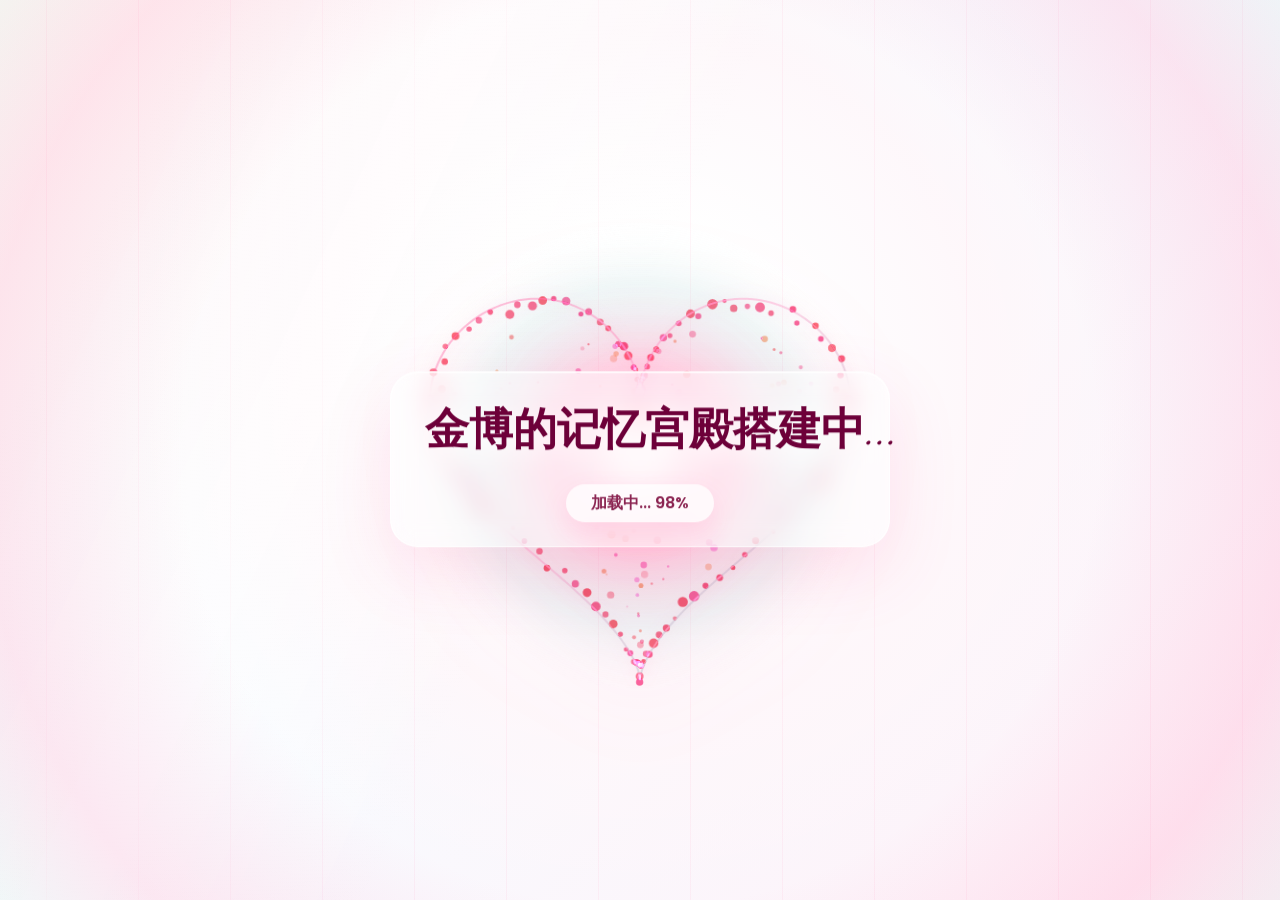
==== index.html @ 55cbe890 "Rewrite photo gallery, fix 3D heart, improve mini game on mobile" ====
<!DOCTYPE html>
<html>

<head>
    <meta charset="utf-8">
    <meta http-equiv="X-UA-Compatible" content="IE=edge">
    <title>Always Following dxy</title>
    <meta name="description" content="">
    <meta name="viewport" content="width=device-width, initial-scale=1">
    <link rel="preconnect" href="https://fonts.googleapis.com">
    <link rel="preconnect" href="https://fonts.gstatic.com" crossorigin>
    <link href="https://fonts.googleapis.com/css2?family=Pacifico&family=Dancing+Script:wght@700&family=Poppins&display=swap" rel="stylesheet">
    <link rel="stylesheet" type="text/css" href="fliptimer/fliptimer.css">
    <script type="text/javascript" src="fliptimer/fliptimer.js"></script>
    <style>
        /* 原CSS文件内容开始 */
        * {
            margin: 0;
            padding: 0;
            box-sizing: border-box;
        }

        body,
        html {
            margin: 0;
            padding: 0;
            height: 100%;
            overflow: hidden;
        }

        body {
            font-family: 'Poppins', sans-serif;
        }

        /* 全屏 Loading 遮罩 */
        #loading-screen {
            position: fixed;
            top: 0;
            left: 0;
            width: 100%;
            height: 100%;
            background:
                radial-gradient(circle at 50% 42%, rgba(255, 255, 255, 0.96) 0 18%, rgba(255, 247, 250, 0.82) 42%, transparent 63%),
                linear-gradient(135deg, #fff8f5 0%, #f8fbff 45%, #fff0f7 100%);
            display: flex;
            justify-content: center;
            align-items: center;
            flex-direction: column;
            font-size: 2rem;
            font-weight: bold;
            color: #5e1230;
            z-index: 9999;
            overflow: hidden;
            transition: opacity 0.9s ease-out, visibility 0.9s ease-out, transform 0.9s ease-out;
        }

        #loading-screen::before,
        #loading-screen::after {
            content: "";
            position: absolute;
            inset: -18%;
            pointer-events: none;
            z-index: 0;
        }

        #loading-screen::before {
            background:
                linear-gradient(115deg, transparent 0 22%, rgba(255, 255, 255, 0.58) 34%, transparent 47%),
                repeating-linear-gradient(90deg, rgba(255, 83, 143, 0.06) 0 1px, transparent 1px 92px);
            animation: openingSheen 6s ease-in-out infinite;
        }

        #loading-screen::after {
            background:
                radial-gradient(circle at center, transparent 0 43%, rgba(255, 120, 174, 0.16) 62%, rgba(112, 189, 180, 0.08) 74%, transparent 76%);
            animation: openingHalo 4.8s ease-in-out infinite;
        }

        /* 隐藏 loading 画面 */
        #loading-screen.hidden {
            opacity: 0;
            visibility: hidden;
            transform: scale(1.02);
        }

        /* 包裹容器 */
        .loading-content {
            position: absolute;
            inset: 0;
            display: flex;
            flex-direction: column;
            align-items: center;
            justify-content: center;
            width: 100%;
            height: 100%;
            isolation: isolate;
            z-index: 1;
        }

        /* 调整canvas大小 - 占1/4屏幕 */
        #heartCanvas {
            width: clamp(310px, 64vmin, 640px);
            height: clamp(310px, 64vmin, 640px);
            display: block;
            margin-bottom: 12px;
            filter: drop-shadow(0 24px 42px rgba(255, 74, 139, 0.2));
            animation: loadingFloat 3.8s ease-in-out infinite;
            will-change: transform;
        }

        /* 加载文字容器 */
        .loading-text {
            position: absolute;
            top: 51%;
            left: 50%;
            transform: translate(-50%, -50%);
            text-align: center;
            width: min(82vw, 500px);
            padding: 28px 34px 24px;
            border: 1px solid rgba(255, 255, 255, 0.68);
            border-radius: 28px;
            background: rgba(255, 255, 255, 0.42);
            box-shadow: 0 24px 70px rgba(255, 66, 136, 0.14), inset 0 1px 0 rgba(255, 255, 255, 0.8);
            backdrop-filter: blur(12px);
            -webkit-backdrop-filter: blur(12px);
        }

        /* 主标题文字 - 使用更浪漫的手写字体 */
        .main-text {
            font-family: 'Dancing Script', 'Pacifico', cursive;
            font-size: clamp(1.9rem, 3.4vw, 2.75rem);
            color: #6d0039;
            font-weight: 700;
            margin-bottom: 14px;
            text-shadow: 0 8px 24px rgba(255, 255, 255, 0.9);
            letter-spacing: 0;
            white-space: nowrap;
            animation: textGlow 2.4s ease-in-out infinite;
        }

        /* 进度文字 */
        .progress-text {
            font-family: 'Poppins', sans-serif;
            position: relative;
            display: inline-flex;
            min-width: 148px;
            justify-content: center;
            padding: 9px 18px;
            border-radius: 999px;
            background: rgba(255, 255, 255, 0.74);
            color: #8b2451;
            font-size: clamp(0.86rem, 2vw, 1.02rem);
            font-weight: 600;
            line-height: 1.2;
            box-shadow: 0 10px 26px rgba(255, 80, 145, 0.13);
            text-shadow: 0 1px 2px rgba(255, 255, 255, 0.9);
        }

        /* 爱心爆炸动画粒子 */
        .heart-explosion {
            position: absolute;
            width: 14px;
            height: 14px;
            background: #ff3b8d;
            border-radius: 4px 4px 0 0;
            pointer-events: none;
            opacity: 0;
            transform: rotate(-45deg);
            filter: drop-shadow(0 8px 12px rgba(255, 59, 141, 0.25));
        }

        .heart-explosion::before,
        .heart-explosion::after {
            content: "";
            position: absolute;
            width: 100%;
            height: 100%;
            border-radius: 50%;
            background: inherit;
        }

        .heart-explosion::before {
            left: 0;
            top: -50%;
        }

        .heart-explosion::after {
            left: 50%;
            top: 0;
        }

        @keyframes explode {
            0% {
                transform: translate(0, 0) rotate(-45deg) scale(0);
                opacity: 1;
            }
            45% {
                opacity: 0.92;
            }
            100% {
                transform: translate(var(--tx), var(--ty)) rotate(var(--rotate)) scale(var(--scale));
                opacity: 0;
            }
        }

        @keyframes openingSheen {
            0%, 100% {
                transform: translateX(-5%) rotate(0.001deg);
                opacity: 0.55;
            }
            50% {
                transform: translateX(5%) rotate(0.001deg);
                opacity: 0.9;
            }
        }

        @keyframes openingHalo {
            0%, 100% {
                transform: scale(0.98);
                opacity: 0.64;
            }
            50% {
                transform: scale(1.06);
                opacity: 1;
            }
        }

        @keyframes loadingFloat {
            0%, 100% {
                transform: translateY(0);
            }
            50% {
                transform: translateY(-10px);
            }
        }

        @keyframes textGlow {
            0%, 100% {
                filter: drop-shadow(0 0 0 rgba(255, 88, 148, 0));
            }
            50% {
                filter: drop-shadow(0 10px 18px rgba(255, 88, 148, 0.18));
            }
        }

        /* Loading 文字 */
        .loading-text {
            text-align: center;
        }

        /* 添加白色蒙版 */
        section::before {
            content: "";
            position: fixed;
            top: 0;
            left: 0;
            width: 100%;
            height: 100%;
            background: rgba(0, 0, 0, 0.2);
            z-index: 1;
        }

        /* 居中文字 */
        .overlay-div {
            width: 100%;
            position: fixed;
            top: 50%;
            left: 50%;
            transform: translate(-50%, -50%);
            color: rgb(255, 255, 255);
            z-index: 2;
            text-align: center;
            vertical-align: middle;
            display: flex;
            flex-direction: column;
            justify-content: center;
            align-items: center;
        }

        .overlay-text {
            font-weight: bold;
            font-size: 5vw;
        }

        .small-font {
            font-size: 2vw;
        }

        section {
            position: fixed;
            top: 0;
            left: 0;
            width: 100%;
            height: 100%;
            z-index: -1;
        }

        section {
            width: 100%;
            /* margin: 3vw auto; */
        }

        h1 {
            text-align: center;
            margin-bottom: 3vw;
            font-size: 3vw;
            text-transform: capitalize;
        }

        .images-gallery {
            position: relative;
            overflow: hidden;
            /* 隐藏滚动条 */
            height: 100vh;
        }

        /* 照片轨道：用 transform 整体上移，滚动不触发重排 */
        .gallery-track {
            position: absolute;
            top: 0;
            left: 0;
            width: 100%;
            will-change: transform;
        }

        /* 照片按预先算好的位置和尺寸绝对定位，加载前后不跳动 */
        .gallery-item {
            position: absolute;
            display: block;
            object-fit: cover;
            background: #f6dbe4;
        }

        @media screen and (max-width: 768px) {
            .overlay-text {
                font-size: 7vw;
            }
            .images-gallery {
                width: 100vw;
            }
            #heartCanvas {
                width: min(88vw, 430px);
                height: min(88vw, 430px);
            }
            .main-text {
                font-size: 1.82rem;
            }
            .progress-text {
                font-size: 0.92rem;
            }
        }

        @media screen and (max-width: 576px) {
            .overlay-text {
                font-size: 8vw;
            }
            .loading-content {
                width: 100vw;
            }
            #heartCanvas {
                width: min(96vw, 360px);
                height: min(96vw, 360px);
            }
            .loading-text {
                width: min(calc(100vw - 72px), 270px);
                padding: 18px 18px 17px;
                border-radius: 22px;
                background: rgba(255, 255, 255, 0.74);
                backdrop-filter: none;
                -webkit-backdrop-filter: none;
            }
            .main-text {
                font-size: clamp(1.2rem, 5vw, 1.34rem);
            }
            .progress-text {
                min-width: 128px;
                font-size: 0.84rem;
            }
        }
        /* 原CSS文件内容结束 */

        /* 原HTML中的style内容 */
        * {
            margin: 0;
            padding: 0;
            box-sizing: border-box;
            font-family: 'Poppins', 'Segoe UI', sans-serif;
        }
        
        :root {
            --primary: #ff3b8d;
            --secondary: #ff8cc6;
            --dark: #6d0039;
            --light: #fff9fb;
            --nav-height: 70px;
        }
        
        body {
            background: linear-gradient(135deg, #ffd8e9, #ffeef5);
            min-height: 100vh;
            color: #333;
            overflow-x: hidden;
            position: relative;
        }
        
        /* 导航栏样式 */
        .navbar {
            position: fixed;
            top: 0;
            left: 0;
            width: 100%;
            height: var(--nav-height);
            display: flex;
            align-items: center;
            justify-content: space-between;
            padding: 0 40px;
            background: rgba(255, 255, 255, 0.9);
            backdrop-filter: blur(10px);
            box-shadow: 0 5px 20px rgba(0, 0, 0, 0.1);
            z-index: 1000;
        }
        
        .logo {
            display: flex;
            align-items: center;
            gap: 12px;
            font-weight: 700;
            font-size: 1.4rem;
            color: var(--dark);
        }
        
        .logo-img {
            height: 45px;
            width: auto;
            border-radius: 8px;
        }
        
        .nav-links {
            display: flex;
            gap: 15px;
        }
        
        .nav-link {
            text-decoration: none;
            padding: 8px 18px;
            border-radius: 30px;
            font-weight: 500;
            color: var(--dark);
            transition: all 0.3s ease;
            background: rgba(255, 255, 255, 0.7);
            border: 1px solid rgba(0, 0, 0, 0.05);
        }
        
        .nav-link:hover, .nav-link.active {
            background: var(--primary);
            color: white;
        }
        
        /* 主内容区 */
        .container {
            padding-top: var(--nav-height);
            min-height: 100vh;
            display: flex;
            flex-direction: column;
            align-items: center;
            justify-content: center;
            padding: 30px;
            text-align: center;
        }
        
        #mainImage {
            width: 180px;
            height: 180px;
            margin-bottom: 30px;
            animation: float 3s ease-in-out infinite;
            filter: drop-shadow(0 10px 20px rgba(255, 59, 141, 0.4));
        }
        
        h1 {
            color: var(--dark);
            font-size: 2.8rem;
            margin-bottom: 40px;
            text-shadow: 0 2px 4px rgba(0,0,0,0.1);
        }
        
        .buttons {
            display: flex;
            gap: 30px;
            margin-top: 20px;
        }
        
        button {
            padding: 15px 40px;
            font-size: 1.4rem;
            font-weight: 600;
            border: none;
            border-radius: 50px;
            cursor: pointer;
            transition: all 0.3s ease;
            box-shadow: 0 5px 15px rgba(0,0,0,0.1);
        }
        
        #yes {
            background: var(--primary);
            color: white;
        }
        
        #yes:hover {
            background: var(--dark);
            transform: translateY(-5px);
            box-shadow: 0 10px 25px rgba(255, 59, 141, 0.5);
        }
        
        #no {
            background: #f5f5f5;
            color: #666;
        }
        
        #no:hover {
            background: #e0e0e0;
            transform: translateY(-5px);
        }
        
        /* 动画效果 */
        @keyframes float {
            0% { transform: translateY(0px) rotate(0deg); }
            50% { transform: translateY(-15px) rotate(5deg); }
            100% { transform: translateY(0px) rotate(0deg); }
        }
        
        @keyframes pulse {
            0% { transform: scale(1); }
            70% { transform: scale(1.1); }
            100% { transform: scale(1); }
        }
        
        /* 响应式设计 */
        @media (max-width: 768px) {
            :root {
                --nav-height: 104px;
            }

            .navbar {
                height: var(--nav-height);
                align-items: stretch;
                justify-content: center;
                flex-direction: column;
                gap: 8px;
                padding: 10px 14px;
            }

            .logo {
                justify-content: center;
                font-size: 1.05rem;
                gap: 8px;
            }

            .logo-img {
                height: 32px;
            }
            
            .nav-links {
                display: grid;
                grid-template-columns: repeat(3, minmax(0, 1fr));
                gap: 8px;
                width: min(100%, 430px);
            }
            
            .nav-link {
                display: flex;
                align-items: center;
                justify-content: center;
                min-height: 34px;
                padding: 7px 8px;
                border-radius: 12px;
                font-size: 0.82rem;
                line-height: 1.15;
                text-align: center;
                white-space: nowrap;
            }
            
            h1 {
                font-size: 2.2rem;
            }
            
            #mainImage {
                width: 150px;
                height: 150px;
            }
            
            .buttons {
                gap: 20px;
            }
            
            button {
                padding: 12px 30px;
                font-size: 1.2rem;
            }
        }
        
        @media (max-width: 480px) {
            :root {
                --nav-height: 104px;
            }

            .navbar {
                padding: 10px 12px 12px;
                gap: 9px;
            }

            .logo span {
                display: inline;
                font-size: 0.95rem;
            }

            .nav-link {
                min-height: 34px;
                padding: 7px 8px;
                font-size: 0.82rem;
            }
            
            h1 {
                font-size: 1.8rem;
            }
            
            #mainImage {
                width: 120px;
                height: 120px;
            }
            
            .buttons {
                flex-direction: column;
                gap: 15px;
            }
        }
    </style>
</head>

<body>
    <nav class="navbar">
        <div class="logo">
            <img src="./images2/logo.png" alt="Logo" class="logo-img">
            <span>Always Following dxy</span>
        </div>
        <div class="nav-links">
            <a href="index.html" class="nav-link active">首页</a>
            <a href="game.html" class="nav-link">互动小游戏</a>
            <a href="heart.html" class="nav-link">瞅瞅金博的心脏</a>
        </div>
    </nav>

    <div id="loading-screen">
        <div class="loading-content">
            <canvas id="heartCanvas"></canvas>
            <div class="loading-text">
                <div class="main-text">金博的记忆宫殿搭建中...</div>
                <div id="progress-text" class="progress-text">加载中... 0%</div>
            </div>
        </div>
    </div>

    <div class="overlay-div">
        <div class="overlay-text">邂逅丁香鱼🥰</div>
        <div id="fliptimer" class="fliptimer"></div>
    </div>

    <section>
        <div class="images-gallery" id="images-gallery">
            <div class="gallery-track" id="gallery-track"></div>
        </div>
    </section>
    <script src="./urls.js"></script>

    <script>
        var startTime = new Date("2026-09-28T20:57:00").getTime() / 1000 - 86400; // 目标时间
        let body = document.body;
        var flipdown = new FlipTimer(startTime).start()
        body.querySelector('#fliptimer').classList.toggle('fliptimer__theme-light');

        document.addEventListener("DOMContentLoaded", function () {
            const gallery = document.getElementById("images-gallery");
            const track = document.getElementById("gallery-track");
            const loadingScreen = document.getElementById("loading-screen");
            const shouldSkipIntro = new URLSearchParams(window.location.search).get("skipIntro") === "1";

            const isMobileViewport = window.matchMedia("(max-width: 768px)").matches;
            const scrollSpeed = isMobileViewport ? 18 : 42; // px/s
            let scrollPosition = 0; // 记录当前滚动位置
            let lastScrollTime = null;
            let isLoaded = false; // **是否加载完成**

            // 获取 Canvas
            const canvas = document.getElementById("heartCanvas");
            const ctx = canvas.getContext("2d");
            const canvasSize = isMobileViewport ? 500 : 600;
            const dpr = isMobileViewport ? 1 : Math.min(window.devicePixelRatio || 1, 1.25);
            canvas.width = canvasSize * dpr;
            canvas.height = canvasSize * dpr;
            ctx.setTransform(dpr, 0, 0, dpr, 0, 0);

            const centerX = canvasSize / 2;
            const centerY = canvasSize / 2 + 12;

            const particles = [];
            const particleCount = isMobileViewport ? 150 : 210;
            const outlineCount = Math.round(particleCount * 0.54);
            const heartScale = isMobileViewport ? 11.2 : 13.7;
            let progressPercent = 0; // 进度条（0~100）
            let progressValue = 0;
            let displayedProgress = -1;
            let isIntroAnimating = !shouldSkipIntro;

            function heartFunction(t, scale = heartScale) {
                return {
                    x: centerX + 16 * scale * Math.pow(Math.sin(t), 3),
                    y: centerY - scale * (13 * Math.cos(t) - 5 * Math.cos(2 * t) - 2 * Math.cos(3 * t) - Math.cos(4 * t))
                };
            }

            function drawHeartPath(progress, alpha, lineWidth, glow) {
                if (progress <= 0) return;

                const gradient = ctx.createLinearGradient(centerX - 220, centerY - 210, centerX + 220, centerY + 210);
                gradient.addColorStop(0, "#ff5d9e");
                gradient.addColorStop(0.48, "#ff9ac7");
                gradient.addColorStop(1, "#83d8cf");

                ctx.save();
                ctx.globalAlpha = alpha;
                ctx.strokeStyle = gradient;
                ctx.lineWidth = lineWidth;
                ctx.lineCap = "round";
                ctx.lineJoin = "round";
                ctx.shadowColor = "rgba(255, 80, 148, 0.48)";
                ctx.shadowBlur = isMobileViewport ? glow * 0.35 : glow;
                ctx.beginPath();

                const maxT = Math.PI * 2 * progress;
                for (let t = 0; t <= maxT; t += 0.025) {
                    const pos = heartFunction(t);
                    if (t === 0) {
                        ctx.moveTo(pos.x, pos.y);
                    } else {
                        ctx.lineTo(pos.x, pos.y);
                    }
                }

                ctx.stroke();
                ctx.restore();
            }

            function createParticles() {
                for (let i = 0; i < particleCount; i++) {
                    const outline = i < outlineCount;
                    const t = outline ? (Math.PI * 2 * i) / outlineCount : Math.random() * Math.PI * 2;
                    const edge = heartFunction(t);
                    const depth = outline ? 0.94 + Math.random() * 0.08 : 0.18 + Math.pow(Math.random(), 0.45) * 0.72;
                    const jitter = outline ? 1.4 : 4.2;
                    const x = centerX + (edge.x - centerX) * depth + (Math.random() - 0.5) * jitter;
                    const y = centerY + (edge.y - centerY) * depth + (Math.random() - 0.5) * jitter;

                    particles.push({
                        x,
                        y,
                        originalX: x,
                        originalY: y,
                        size: outline ? Math.random() * 2.6 + 2.3 : Math.random() * 2.8 + 1.2,
                        alpha: 0,
                        revealAt: Math.random() * (outline ? 0.72 : 0.78),
                        revealSpeed: outline ? 0.16 + Math.random() * 0.08 : 0.2 + Math.random() * 0.12,
                        hue: outline ? Math.random() * 20 + 335 : Math.random() * 70 + 315,
                        lightness: outline ? Math.random() * 10 + 58 : Math.random() * 14 + 64,
                        depth,
                        outline,
                        phase: Math.random() * Math.PI * 2
                    });
                }
            }

            function drawParticles() {
                const now = performance.now() * 0.001;
                const progress = progressValue;

                ctx.clearRect(0, 0, canvasSize, canvasSize);

                const glow = ctx.createRadialGradient(centerX, centerY, 16, centerX, centerY, isMobileViewport ? 202 : 244);
                glow.addColorStop(0, `rgba(255, 255, 255, ${0.35 + progress * 0.18})`);
                glow.addColorStop(0.36, `rgba(255, 110, 168, ${0.12 + progress * 0.13})`);
                glow.addColorStop(0.72, `rgba(131, 216, 207, ${0.04 + progress * 0.08})`);
                glow.addColorStop(1, "rgba(255, 255, 255, 0)");
                ctx.fillStyle = glow;
                ctx.beginPath();
                ctx.arc(centerX, centerY, isMobileViewport ? 214 : 254, 0, Math.PI * 2);
                ctx.fill();

                drawHeartPath(1, 0.12 + progress * 0.34, isMobileViewport ? 1.6 : 2, 8 + progress * 8);

                ctx.save();
                ctx.globalCompositeOperation = "lighter";
                particles.forEach((p, index) => {
                    const localProgress = Math.max(0, Math.min(1, (progress - p.revealAt) / p.revealSpeed));
                    const targetAlpha = localProgress * localProgress * (3 - 2 * localProgress);
                    p.alpha += (targetAlpha - p.alpha) * 0.14;
                    if (p.alpha < 0.01) return;

                    const drift = p.outline ? 1.2 : 2.6;
                    const shimmer = 0.86 + Math.sin(now * 2.1 + p.phase) * 0.14;
                    const x = p.originalX + Math.sin(now * 1.35 + p.phase) * drift * (1.08 - p.depth);
                    const y = p.originalY + Math.cos(now * 1.15 + p.phase) * drift * (1.08 - p.depth);
                    const radius = p.size * shimmer * (0.92 + progress * 0.22);

                    ctx.globalAlpha = p.alpha * (p.outline ? 0.88 : 0.68);
                    ctx.fillStyle = `hsl(${p.hue}, 94%, ${p.lightness}%)`;
                    ctx.beginPath();
                    ctx.arc(x, y, radius, 0, Math.PI * 2);
                    ctx.fill();
                });
                ctx.restore();

                ctx.save();
                ctx.globalAlpha = 0.38 + progress * 0.34;
                ctx.fillStyle = "rgba(255, 255, 255, 0.72)";
                ctx.shadowColor = "rgba(255, 86, 149, 0.28)";
                ctx.shadowBlur = isMobileViewport ? 6 : 14;
                ctx.beginPath();
                ctx.arc(centerX, centerY + 3 + Math.sin(now * 2.1) * 1.6, 7 + progress * 2.8, 0, Math.PI * 2);
                ctx.fill();
                ctx.restore();
            }

            function renderIntro() {
                if (!isIntroAnimating) return;
                const elapsed = performance.now() - loadingStartTime;
                const rawProgress = Math.min(1, elapsed / loadingDuration);
                const easedProgress = 1 - Math.pow(1 - rawProgress, 3);
                progressValue = easedProgress;
                progressPercent = Math.min(100, Math.floor(progressValue * 100));
                updateLoadingText(progressPercent);
                drawParticles();

                if (rawProgress < 1) {
                    requestAnimationFrame(renderIntro);
                    return;
                }

                progressPercent = 100;
                progressValue = 1;
                updateLoadingText(100);
                setTimeout(() => {
                    playHeartExplosion();
                    setTimeout(() => {
                        isIntroAnimating = false;
                        loadingScreen.classList.add("hidden");
                        isLoaded = true;
                        requestAnimationFrame(autoScroll);
                    }, 760);
                }, 220);
            }

            // 照片高宽比（images/photo1.jpg ~ photoN.jpg），用于加载前就排好版，避免图片加载后跳动
            const PHOTO_RATIOS = [
                1.333, 0.750, 0.751, 1.000, 1.333, 1.333, 1.333, 1.333, 1.332, 1.332, 1.333, 1.333, 1.501, 1.333, 1.332, 1.333, 1.333, 1.332, 1.333, 1.332, 1.335, 1.333, 1.333, 1.357, 1.333, 0.734, 1.332, 1.333, 1.333, 1.332, 1.333, 1.332, 0.738, 1.333, 0.750, 0.751, 1.333, 0.861, 1.333
            ];
            const photoUrls = PHOTO_RATIOS.map((_, i) => `./images/photo${i + 1}.jpg`);
            const GALLERY_GAP = 2; // 照片间距 px
            const BUFFER_SCREENS = 0.5; // 屏幕下方预先排好的高度（屏数），给图片留出加载时间

            let columnCount = 3;
            let columnWidth = 0;
            let columnHeights = [];
            let viewportHeight = 0;
            let galleryItems = []; // 屏幕内及下方缓冲区的照片：{ index, bottom, el }
            const lastShownAt = new Array(photoUrls.length).fill(0);
            let placedCount = 0;

            // 手机端两列，电脑端三列；新照片从当前滚动位置开始排
            function layoutColumns() {
                columnCount = window.matchMedia("(max-width: 768px)").matches ? 2 : 3;
                columnWidth = (gallery.clientWidth - GALLERY_GAP * (columnCount - 1)) / columnCount;
                columnHeights = new Array(columnCount).fill(scrollPosition);
                viewportHeight = gallery.clientHeight;
            }

            // **选图：排除所有还在页面上的照片，再从最久没出现过的一半里随机挑，保证同屏不重复**
            function pickPhoto() {
                const onPage = new Set(galleryItems.map((item) => item.index));
                let candidates = photoUrls.map((_, i) => i).filter((i) => !onPage.has(i));
                if (candidates.length === 0) candidates = photoUrls.map((_, i) => i);
                candidates.sort((a, b) => lastShownAt[a] - lastShownAt[b]);
                const pool = candidates.slice(0, Math.max(1, Math.ceil(candidates.length / 2)));
                return pool[Math.floor(Math.random() * pool.length)];
            }

            // 新照片总是放进当前最短的一列，这样照片出现顺序和它在屏幕上的上下位置一致
            function addPhoto() {
                const column = columnHeights.indexOf(Math.min(...columnHeights));
                const index = pickPhoto();
                const top = columnHeights[column];
                const height = Math.round(columnWidth * PHOTO_RATIOS[index]);

                const img = document.createElement("img");
                img.className = "gallery-item";
                // 手机端自动选 600px 缩略图，减轻解码和内存压力；电脑端用原图
                img.srcset = `${photoUrls[index].replace("/images/", "/images/thumb/")} 600w, ${photoUrls[index]} 1050w`;
                img.sizes = `${Math.round(columnWidth)}px`;
                img.src = photoUrls[index];
                img.alt = "";
                img.decoding = "async";
                img.style.left = `${column * (columnWidth + GALLERY_GAP)}px`;
                img.style.top = `${top}px`;
                img.style.width = `${columnWidth}px`;
                img.style.height = `${height}px`;
                track.appendChild(img);

                galleryItems.push({ index, bottom: top + height, el: img });
                columnHeights[column] = top + height + GALLERY_GAP;
                lastShownAt[index] = ++placedCount;
            }

            // 补齐屏幕下方的照片，回收已经滚出顶部的照片
            function fillGallery() {
                const targetBottom = scrollPosition + viewportHeight * (1 + BUFFER_SCREENS);
                while (Math.min(...columnHeights) < targetBottom) addPhoto();

                if (galleryItems.length && galleryItems[0].bottom < scrollPosition) {
                    galleryItems = galleryItems.filter((item) => {
                        if (item.bottom >= scrollPosition) return true;
                        item.el.remove();
                        return false;
                    });
                }
            }

            // 宽度变化（旋转屏幕等）时从当前位置重新排版；仅高度变化（手机地址栏收起）只更新缓冲高度
            let lastGalleryWidth = 0;
            function relayoutGallery() {
                if (gallery.clientWidth === lastGalleryWidth) {
                    viewportHeight = gallery.clientHeight;
                    return;
                }
                lastGalleryWidth = gallery.clientWidth;
                galleryItems.forEach((item) => item.el.remove());
                galleryItems = [];
                layoutColumns();
                fillGallery();
            }

            let resizeTimer = null;
            window.addEventListener("resize", () => {
                clearTimeout(resizeTimer);
                resizeTimer = setTimeout(relayoutGallery, 200);
            });

            // **更新加载文本**
            function updateLoadingText(percent) {
                if (displayedProgress === percent) return;
                displayedProgress = percent;
                const progressText = document.getElementById("progress-text");
                if (progressText) {
                    progressText.textContent = percent >= 100 ? "准备好啦 100%" : `加载中... ${percent}%`;
                }
            }

            // 固定时间加载逻辑
            let loadingStartTime = performance.now();
            const loadingDuration = 2400;

            // 爱心爆炸动画函数
            function playHeartExplosion() {
                const particleCount = isMobileViewport ? 42 : 62;
                const container = document.getElementById("loading-screen");
                const centerX = window.innerWidth / 2;
                const centerY = window.innerHeight / 2;
                
                for (let i = 0; i < particleCount; i++) {
                    const particle = document.createElement("div");
                    particle.className = "heart-explosion";
                    
                    // 随机方向和距离
                    const angle = Math.random() * Math.PI * 2;
                    const distance = 78 + Math.random() * Math.min(window.innerWidth, window.innerHeight) * 0.22;
                    const tx = Math.cos(angle) * distance;
                    const ty = Math.sin(angle) * distance - Math.random() * 46;
                    const size = isMobileViewport ? 7 + Math.random() * 9 : 8 + Math.random() * 12;
                    
                    particle.style.setProperty('--tx', `${tx}px`);
                    particle.style.setProperty('--ty', `${ty}px`);
                    particle.style.setProperty('--rotate', `${-45 + Math.random() * 160}deg`);
                    particle.style.setProperty('--scale', `${0.42 + Math.random() * 0.95}`);
                    particle.style.left = `${centerX}px`;
                    particle.style.top = `${centerY}px`;
                    particle.style.backgroundColor = `hsl(${330 + Math.random() * 36}, 96%, ${58 + Math.random() * 13}%)`;
                    particle.style.animation = `explode ${0.68 + Math.random() * 0.32}s cubic-bezier(.12,.72,.26,1) ${Math.random() * 0.08}s forwards`;
                    particle.style.width = `${size}px`;
                    particle.style.height = `${size}px`;
                    
                    container.appendChild(particle);
                    
                    // 动画结束后移除元素
                    setTimeout(() => {
                        particle.remove();
                    }, 1100);
                }
            }

            // **1. 初始化：排满一屏半的照片**
            function initializeGallery() {
                relayoutGallery();

                if (shouldSkipIntro) {
                    isIntroAnimating = false;
                    loadingScreen.classList.add("hidden");
                    isLoaded = true;
                    requestAnimationFrame(autoScroll);
                } else {
                    loadingStartTime = performance.now();
                }
            }

            // **2. 自动滚动：只移动轨道，顺带补图和回收**
            function autoScroll() {
                if (!isLoaded) return; // **未加载完成前不滚动**

                const now = performance.now();
                if (lastScrollTime === null) {
                    lastScrollTime = now;
                }
                const deltaSeconds = Math.min((now - lastScrollTime) / 1000, 0.05);
                lastScrollTime = now;

                scrollPosition += scrollSpeed * deltaSeconds;
                track.style.transform = `translate3d(0, ${-scrollPosition}px, 0)`;
                fillGallery();

                requestAnimationFrame(autoScroll);
            }

            createParticles(); // 创建粒子
            initializeGallery(); // 开始加载图片
            drawParticles(); // 先绘制空白爱心
            requestAnimationFrame(renderIntro);
        });
    </script>
</body>

</html>
---- fliptimer/fliptimer.css ----
/* THEMES */

/********** Theme: dark **********/
/* Font styles */
.fliptimer.fliptimer__theme-dark {
  font-family: sans-serif;
  font-weight: bold;
}
/* Rotor group headings */
.fliptimer.fliptimer__theme-dark .rotor-group-heading:before {
  color: #000000;
}
/* Delimeters */
.fliptimer.fliptimer__theme-dark .rotor-group:nth-child(n+2):nth-child(-n+3):before,
.fliptimer.fliptimer__theme-dark .rotor-group:nth-child(n+2):nth-child(-n+3):after {
  background-color: #151515;
}
/* Rotor tops */
.fliptimer.fliptimer__theme-dark .rotor,
.fliptimer.fliptimer__theme-dark .rotor-top,
.fliptimer.fliptimer__theme-dark .rotor-leaf-front {
  color: #FFFFFF;
  background-color: #151515;
}
/* Rotor bottoms */
.fliptimer.fliptimer__theme-dark .rotor-bottom,
.fliptimer.fliptimer__theme-dark .rotor-leaf-rear {
  color: #EFEFEF;
  background-color: #202020;
}
/* Hinge */
.fliptimer.fliptimer__theme-dark .rotor:after {
  border-top: solid 1px #151515;
}

/********** Theme: light **********/
/* Font styles */
.fliptimer.fliptimer__theme-light {
  font-family: sans-serif;
  font-weight: bold;
}
/* Rotor group headings */
.fliptimer.fliptimer__theme-light .rotor-group-heading:before {
  color: #EEEEEE;
}
/* Delimeters */
.fliptimer.fliptimer__theme-light .rotor-group:nth-child(n+2):nth-child(-n+3):before,
.fliptimer.fliptimer__theme-light .rotor-group:nth-child(n+2):nth-child(-n+3):after {
  background-color: #DDDDDD;
}
/* Rotor tops */
.fliptimer.fliptimer__theme-light .rotor,
.fliptimer.fliptimer__theme-light .rotor-top,
.fliptimer.fliptimer__theme-light .rotor-leaf-front {
  color: #222222;
  background-color: #DDDDDD;
}
/* Rotor bottoms */
.fliptimer.fliptimer__theme-light .rotor-bottom,
.fliptimer.fliptimer__theme-light .rotor-leaf-rear {
  color: #333333;
  background-color: #EEEEEE;
}
/* Hinge */
.fliptimer.fliptimer__theme-light .rotor:after {
  border-top: solid 1px #222222;
}

/* END OF THEMES */

.fliptimer {
  overflow: visible;
  /* width: 510px; */
  height: 110px;
}

.fliptimer .rotor-group {
  position: relative;
  float: left;
  padding-right: 30px;
}

.fliptimer .rotor-group:last-child {
  padding-right: 0;
}

.fliptimer .rotor-group-heading:before {
  display: block;
  height: 30px;
  line-height: 30px;
  text-align: center;
}

.fliptimer .rotor-group:nth-child(1) .rotor-group-heading:before {
  content: attr(data-before);
}

.fliptimer .rotor-group:nth-child(2) .rotor-group-heading:before {
  content: attr(data-before);
}

.fliptimer .rotor-group:nth-child(3) .rotor-group-heading:before {
  content: attr(data-before);
}

.fliptimer .rotor-group:nth-child(4) .rotor-group-heading:before {
  content: attr(data-before);
}

.fliptimer .rotor-group:nth-child(n+2):nth-child(-n+3):before {
  content: '';
  position: absolute;
  bottom: 20px;
  left: 115px;
  width: 10px;
  height: 10px;
  border-radius: 50%;
}

.fliptimer .rotor-group:nth-child(n+2):nth-child(-n+3):after {
  content: '';
  position: absolute;
  bottom: 50px;
  left: 115px;
  width: 10px;
  height: 10px;
  border-radius: 50%;
}

.fliptimer .rotor {
  position: relative;
  float: left;
  width: 50px;
  height: 80px;
  margin: 0px 5px 0px 0px;
  border-radius: 4px;
  font-size: 4rem;
  text-align: center;
  perspective: 200px;
}

.fliptimer .rotor:last-child {
  margin-right: 0;
}

.fliptimer .rotor-top,
.fliptimer .rotor-bottom {
  overflow: hidden;
  position: absolute;
  width: 50px;
  height: 40px;
}

.fliptimer .rotor-leaf {
  z-index: 1;
  position: absolute;
  width: 50px;
  height: 80px;
  transform-style: preserve-3d;
  transition: transform 0s;
}

.fliptimer .rotor-leaf.flipped {
  transform: rotateX(-180deg);
  transition: all 0.5s ease-in-out;
}

.fliptimer .rotor-leaf-front,
.fliptimer .rotor-leaf-rear {
  overflow: hidden;
  position: absolute;
  width: 50px;
  height: 40px;
  margin: 0;
  transform: rotateX(0deg);
  backface-visibility: hidden;
  -webkit-backface-visibility: hidden;
}

.fliptimer .rotor-leaf-front {
  line-height: 80px;
  border-radius: 4px 4px 0px 0px;
}

.fliptimer .rotor-leaf-rear {
  line-height: 0px;
  border-radius: 0px 0px 4px 4px;
  transform: rotateX(-180deg);
}

.fliptimer .rotor-top {
  line-height: 80px;
  border-radius: 4px 4px 0px 0px;
}

.fliptimer .rotor-bottom {
  bottom: 0;
  line-height: 0px;
  border-radius: 0px 0px 4px 4px;
}

.fliptimer .rotor:after {
  content: '';
  z-index: 2;
  position: absolute;
  bottom: 0px;
  left: 0px;
  width: 50px;
  height: 40px;
  border-radius: 0px 0px 4px 4px;
}

@media (max-width: 550px) {

  .fliptimer {
    /* width: 312px; */
    height: 70px;
  }

  .fliptimer .rotor {
    font-size: 2.2rem;
    margin-right: 3px;
  }

  .fliptimer .rotor,
  .fliptimer .rotor-leaf,
  .fliptimer .rotor-leaf-front,
  .fliptimer .rotor-leaf-rear,
  .fliptimer .rotor-top,
  .fliptimer .rotor-bottom,
  .fliptimer .rotor:after {
    width: 30px;
  }

  .fliptimer .rotor-group {
    padding-right: 14px;
  }

  .fliptimer .rotor-group:last-child {
    padding-right: 0px;
  }

  .fliptimer .rotor-group-heading:before {
    font-size: 0.8rem;
    height: 20px;
    line-height: 20px;
  }

  .fliptimer .rotor-group:nth-child(n+2):nth-child(-n+3):before,
  .fliptimer .rotor-group:nth-child(n+2):nth-child(-n+3):after {
    left: 66px;
  }

  .fliptimer .rotor-group:nth-child(n+2):nth-child(-n+3):before {
    bottom: 13px;
    height: 8px;
    width: 8px;
  }

  .fliptimer .rotor-group:nth-child(n+2):nth-child(-n+3):after {
    bottom: 29px;
    height: 8px;
    width: 8px;
  }

  .fliptimer .rotor-leaf-front,
  .fliptimer .rotor-top {
    line-height: 50px;
  }

  .fliptimer .rotor-leaf,
  .fliptimer .rotor {
    height: 50px;
  }

  .fliptimer .rotor-leaf-front,
  .fliptimer .rotor-leaf-rear,
  .fliptimer .rotor-top,
  .fliptimer .rotor-bottom,
  .fliptimer .rotor:after {
    height: 25px;
  }
}
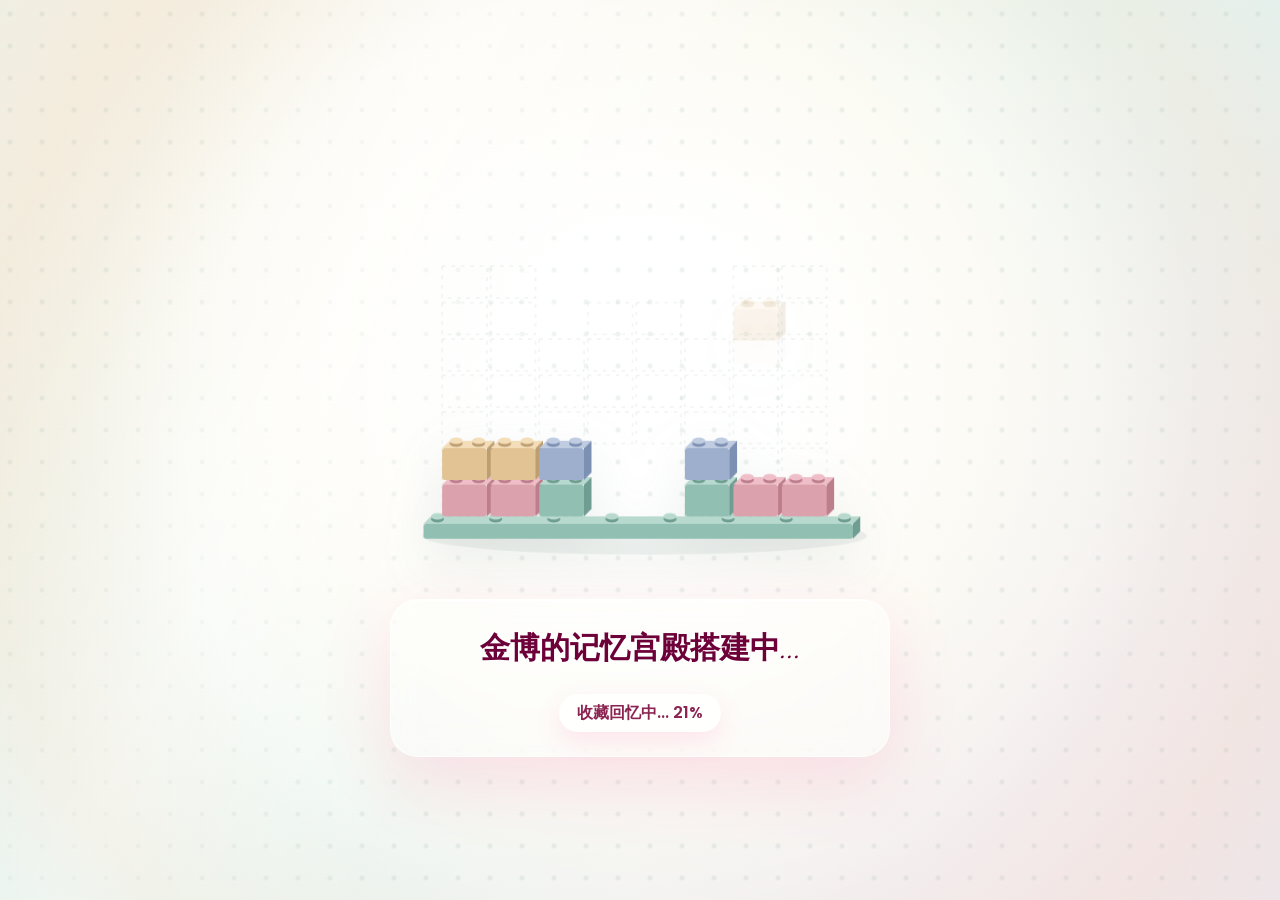
==== commit 513b0063: "Smooth game button growth and preload photos with block palace intro" ====
--- a/index.html
+++ b/index.html
@@ -40,8 +40,8 @@
             width: 100%;
             height: 100%;
             background:
-                radial-gradient(circle at 50% 42%, rgba(255, 255, 255, 0.96) 0 18%, rgba(255, 247, 250, 0.82) 42%, transparent 63%),
-                linear-gradient(135deg, #fff8f5 0%, #f8fbff 45%, #fff0f7 100%);
+                radial-gradient(circle at 50% 42%, #ffffff 0 18%, rgba(255, 252, 245, 0.82) 42%, transparent 68%),
+                linear-gradient(135deg, #fbf3e7 0%, #edf7f2 50%, #f8e9ee 100%);
             display: flex;
             justify-content: center;
             align-items: center;
@@ -66,13 +66,13 @@
         #loading-screen::before {
             background:
                 linear-gradient(115deg, transparent 0 22%, rgba(255, 255, 255, 0.58) 34%, transparent 47%),
-                repeating-linear-gradient(90deg, rgba(255, 83, 143, 0.06) 0 1px, transparent 1px 92px);
+                radial-gradient(circle, rgba(111, 155, 144, 0.12) 2px, transparent 3px) 0 0 / 32px 32px;
             animation: openingSheen 6s ease-in-out infinite;
         }
 
         #loading-screen::after {
             background:
-                radial-gradient(circle at center, transparent 0 43%, rgba(255, 120, 174, 0.16) 62%, rgba(112, 189, 180, 0.08) 74%, transparent 76%);
+                radial-gradient(circle at center, transparent 0 43%, rgba(210, 181, 137, 0.12) 62%, rgba(112, 189, 180, 0.08) 74%, transparent 76%);
             animation: openingHalo 4.8s ease-in-out infinite;
         }
 
@@ -97,23 +97,18 @@
             z-index: 1;
         }
 
-        /* 调整canvas大小 - 占1/4屏幕 */
-        #heartCanvas {
-            width: clamp(310px, 64vmin, 640px);
-            height: clamp(310px, 64vmin, 640px);
+        /* 积木宫殿与文字上下排列，搭建过程完整可见 */
+        #palaceCanvas {
+            width: min(80vw, 64vh, 560px);
+            aspect-ratio: 5 / 4;
             display: block;
-            margin-bottom: 12px;
-            filter: drop-shadow(0 24px 42px rgba(255, 74, 139, 0.2));
-            animation: loadingFloat 3.8s ease-in-out infinite;
-            will-change: transform;
+            margin-bottom: 8px;
+            filter: drop-shadow(0 20px 26px rgba(111, 135, 126, 0.12));
         }
 
         /* 加载文字容器 */
         .loading-text {
-            position: absolute;
-            top: 51%;
-            left: 50%;
-            transform: translate(-50%, -50%);
+            position: relative;
             text-align: center;
             width: min(82vw, 500px);
             padding: 28px 34px 24px;
@@ -128,13 +123,13 @@
         /* 主标题文字 - 使用更浪漫的手写字体 */
         .main-text {
             font-family: 'Dancing Script', 'Pacifico', cursive;
-            font-size: clamp(1.9rem, 3.4vw, 2.75rem);
+            font-size: clamp(1.5rem, 2.4vw, 1.9rem);
             color: #6d0039;
             font-weight: 700;
             margin-bottom: 14px;
             text-shadow: 0 8px 24px rgba(255, 255, 255, 0.9);
             letter-spacing: 0;
-            white-space: nowrap;
+            white-space: normal;
             animation: textGlow 2.4s ease-in-out infinite;
         }
 
@@ -156,53 +151,6 @@
             text-shadow: 0 1px 2px rgba(255, 255, 255, 0.9);
         }
 
-        /* 爱心爆炸动画粒子 */
-        .heart-explosion {
-            position: absolute;
-            width: 14px;
-            height: 14px;
-            background: #ff3b8d;
-            border-radius: 4px 4px 0 0;
-            pointer-events: none;
-            opacity: 0;
-            transform: rotate(-45deg);
-            filter: drop-shadow(0 8px 12px rgba(255, 59, 141, 0.25));
-        }
-
-        .heart-explosion::before,
-        .heart-explosion::after {
-            content: "";
-            position: absolute;
-            width: 100%;
-            height: 100%;
-            border-radius: 50%;
-            background: inherit;
-        }
-
-        .heart-explosion::before {
-            left: 0;
-            top: -50%;
-        }
-
-        .heart-explosion::after {
-            left: 50%;
-            top: 0;
-        }
-
-        @keyframes explode {
-            0% {
-                transform: translate(0, 0) rotate(-45deg) scale(0);
-                opacity: 1;
-            }
-            45% {
-                opacity: 0.92;
-            }
-            100% {
-                transform: translate(var(--tx), var(--ty)) rotate(var(--rotate)) scale(var(--scale));
-                opacity: 0;
-            }
-        }
-
         @keyframes openingSheen {
             0%, 100% {
                 transform: translateX(-5%) rotate(0.001deg);
@@ -222,15 +170,6 @@
             50% {
                 transform: scale(1.06);
                 opacity: 1;
-            }
-        }
-
-        @keyframes loadingFloat {
-            0%, 100% {
-                transform: translateY(0);
-            }
-            50% {
-                transform: translateY(-10px);
             }
         }
 
@@ -338,9 +277,9 @@
             .images-gallery {
                 width: 100vw;
             }
-            #heartCanvas {
+            #palaceCanvas {
                 width: min(88vw, 430px);
-                height: min(88vw, 430px);
+                max-width: 70vh;
             }
             .main-text {
                 font-size: 1.82rem;
@@ -357,12 +296,11 @@
             .loading-content {
                 width: 100vw;
             }
-            #heartCanvas {
-                width: min(96vw, 360px);
-                height: min(96vw, 360px);
+            #palaceCanvas {
+                width: min(92vw, 360px, 70vh);
             }
             .loading-text {
-                width: min(calc(100vw - 72px), 270px);
+                width: min(calc(100vw - 40px), 340px);
                 padding: 18px 18px 17px;
                 border-radius: 22px;
                 background: rgba(255, 255, 255, 0.74);
@@ -651,10 +589,10 @@
 
     <div id="loading-screen">
         <div class="loading-content">
-            <canvas id="heartCanvas"></canvas>
+            <canvas id="palaceCanvas" aria-hidden="true"></canvas>
             <div class="loading-text">
                 <div class="main-text">金博的记忆宫殿搭建中...</div>
-                <div id="progress-text" class="progress-text">加载中... 0%</div>
+                <div id="progress-text" class="progress-text" role="status">收藏回忆中... 0%</div>
             </div>
         </div>
     </div>
@@ -669,7 +607,6 @@
             <div class="gallery-track" id="gallery-track"></div>
         </div>
     </section>
-    <script src="./urls.js"></script>
 
     <script>
         var startTime = new Date("2026-09-28T20:57:00").getTime() / 1000 - 86400; // 目标时间
@@ -689,172 +626,145 @@
             let lastScrollTime = null;
             let isLoaded = false; // **是否加载完成**
 
-            // 获取 Canvas
-            const canvas = document.getElementById("heartCanvas");
+            const canvas = document.getElementById("palaceCanvas");
             const ctx = canvas.getContext("2d");
-            const canvasSize = isMobileViewport ? 500 : 600;
-            const dpr = isMobileViewport ? 1 : Math.min(window.devicePixelRatio || 1, 1.25);
-            canvas.width = canvasSize * dpr;
-            canvas.height = canvasSize * dpr;
+            const canvasWidth = 600;
+            const canvasHeight = 480;
+            const dpr = Math.min(window.devicePixelRatio || 1, 1.5);
+            canvas.width = canvasWidth * dpr;
+            canvas.height = canvasHeight * dpr;
             ctx.setTransform(dpr, 0, 0, dpr, 0, 0);
-
-            const centerX = canvasSize / 2;
-            const centerY = canvasSize / 2 + 12;
-
-            const particles = [];
-            const particleCount = isMobileViewport ? 150 : 210;
-            const outlineCount = Math.round(particleCount * 0.54);
-            const heartScale = isMobileViewport ? 11.2 : 13.7;
-            let progressPercent = 0; // 进度条（0~100）
+            const reducedMotion = window.matchMedia("(prefers-reduced-motion: reduce)").matches;
             let progressValue = 0;
             let displayedProgress = -1;
             let isIntroAnimating = !shouldSkipIntro;
-
-            function heartFunction(t, scale = heartScale) {
-                return {
-                    x: centerX + 16 * scale * Math.pow(Math.sin(t), 3),
-                    y: centerY - scale * (13 * Math.cos(t) - 5 * Math.cos(2 * t) - 2 * Math.cos(3 * t) - Math.cos(4 * t))
-                };
-            }
-
-            function drawHeartPath(progress, alpha, lineWidth, glow) {
-                if (progress <= 0) return;
-
-                const gradient = ctx.createLinearGradient(centerX - 220, centerY - 210, centerX + 220, centerY + 210);
-                gradient.addColorStop(0, "#ff5d9e");
-                gradient.addColorStop(0.48, "#ff9ac7");
-                gradient.addColorStop(1, "#83d8cf");
-
+            let photosSettled = 0;
+            let photosLoaded = 0;
+            let photosReady = false;
+            let loadingStartTime = performance.now();
+            const loadingDuration = 3200;
+
+            const blockColors = [
+                { front: "#dba1ad", top: "#efbec8", side: "#bd7e8c" },
+                { front: "#91bfb2", top: "#b8dace", side: "#709d91" },
+                { front: "#e1c394", top: "#f4deb9", side: "#bd9e72" },
+                { front: "#9eafcd", top: "#c0cce1", side: "#7b90b2" }
+            ];
+            const blocks = [];
+            // 从地基向上搭起两座塔楼，中央留出宫殿入口。
+            for (let row = 0; row < 7; row++) {
+                for (let column = 0; column < 8; column++) {
+                    const tower = column < 2 || column > 5;
+                    if (row < 2 && (column === 3 || column === 4)) continue;
+                    if (row > 4 && !tower && !(row === 5 && (column === 3 || column === 4))) continue;
+                    blocks.push({
+                        x: 88 + column * 52,
+                        y: 366 - row * 39,
+                        color: blockColors[tower ? (row % 2 === 0 ? 0 : 2) : (row % 2 === 0 ? 1 : 3)]
+                    });
+                }
+            }
+
+            function drawBlock(x, y, width, height, color, alpha = 1) {
                 ctx.save();
                 ctx.globalAlpha = alpha;
-                ctx.strokeStyle = gradient;
-                ctx.lineWidth = lineWidth;
-                ctx.lineCap = "round";
-                ctx.lineJoin = "round";
-                ctx.shadowColor = "rgba(255, 80, 148, 0.48)";
-                ctx.shadowBlur = isMobileViewport ? glow * 0.35 : glow;
+                ctx.fillStyle = color.top;
                 ctx.beginPath();
-
-                const maxT = Math.PI * 2 * progress;
-                for (let t = 0; t <= maxT; t += 0.025) {
-                    const pos = heartFunction(t);
-                    if (t === 0) {
-                        ctx.moveTo(pos.x, pos.y);
-                    } else {
-                        ctx.lineTo(pos.x, pos.y);
-                    }
-                }
-
-                ctx.stroke();
+                ctx.moveTo(x, y);
+                ctx.lineTo(x + 8, y - 8);
+                ctx.lineTo(x + width + 8, y - 8);
+                ctx.lineTo(x + width, y);
+                ctx.closePath();
+                ctx.fill();
+                ctx.fillStyle = color.side;
+                ctx.beginPath();
+                ctx.moveTo(x + width, y);
+                ctx.lineTo(x + width + 8, y - 8);
+                ctx.lineTo(x + width + 8, y + height - 8);
+                ctx.lineTo(x + width, y + height);
+                ctx.closePath();
+                ctx.fill();
+                ctx.fillStyle = color.front;
+                ctx.beginPath();
+                ctx.roundRect(x, y, width, height, 3);
+                ctx.fill();
+                // 顶部凸点让每一块都像真正的拼插积木。
+                for (let stud = 0; stud < Math.min(8, Math.round(width / 24)); stud++) {
+                    const studX = x + 15 + stud * (width - 24) / Math.max(1, Math.min(8, Math.round(width / 24)) - 1);
+                    ctx.fillStyle = color.side;
+                    ctx.beginPath();
+                    ctx.ellipse(studX, y - 5, 7, 3.5, 0, 0, Math.PI * 2);
+                    ctx.fill();
+                    ctx.fillStyle = color.top;
+                    ctx.beginPath();
+                    ctx.ellipse(studX, y - 8, 7, 3.5, 0, 0, Math.PI * 2);
+                    ctx.fill();
+                }
                 ctx.restore();
             }
 
-            function createParticles() {
-                for (let i = 0; i < particleCount; i++) {
-                    const outline = i < outlineCount;
-                    const t = outline ? (Math.PI * 2 * i) / outlineCount : Math.random() * Math.PI * 2;
-                    const edge = heartFunction(t);
-                    const depth = outline ? 0.94 + Math.random() * 0.08 : 0.18 + Math.pow(Math.random(), 0.45) * 0.72;
-                    const jitter = outline ? 1.4 : 4.2;
-                    const x = centerX + (edge.x - centerX) * depth + (Math.random() - 0.5) * jitter;
-                    const y = centerY + (edge.y - centerY) * depth + (Math.random() - 0.5) * jitter;
-
-                    particles.push({
-                        x,
-                        y,
-                        originalX: x,
-                        originalY: y,
-                        size: outline ? Math.random() * 2.6 + 2.3 : Math.random() * 2.8 + 1.2,
-                        alpha: 0,
-                        revealAt: Math.random() * (outline ? 0.72 : 0.78),
-                        revealSpeed: outline ? 0.16 + Math.random() * 0.08 : 0.2 + Math.random() * 0.12,
-                        hue: outline ? Math.random() * 20 + 335 : Math.random() * 70 + 315,
-                        lightness: outline ? Math.random() * 10 + 58 : Math.random() * 14 + 64,
-                        depth,
-                        outline,
-                        phase: Math.random() * Math.PI * 2
-                    });
-                }
-            }
-
-            function drawParticles() {
-                const now = performance.now() * 0.001;
-                const progress = progressValue;
-
-                ctx.clearRect(0, 0, canvasSize, canvasSize);
-
-                const glow = ctx.createRadialGradient(centerX, centerY, 16, centerX, centerY, isMobileViewport ? 202 : 244);
-                glow.addColorStop(0, `rgba(255, 255, 255, ${0.35 + progress * 0.18})`);
-                glow.addColorStop(0.36, `rgba(255, 110, 168, ${0.12 + progress * 0.13})`);
-                glow.addColorStop(0.72, `rgba(131, 216, 207, ${0.04 + progress * 0.08})`);
-                glow.addColorStop(1, "rgba(255, 255, 255, 0)");
-                ctx.fillStyle = glow;
+            function drawPalace() {
+                ctx.clearRect(0, 0, canvasWidth, canvasHeight);
+                ctx.fillStyle = "rgba(100, 130, 119, 0.1)";
                 ctx.beginPath();
-                ctx.arc(centerX, centerY, isMobileViewport ? 214 : 254, 0, Math.PI * 2);
+                ctx.ellipse(305, 421, 238, 20, 0, 0, Math.PI * 2);
                 ctx.fill();
-
-                drawHeartPath(1, 0.12 + progress * 0.34, isMobileViewport ? 1.6 : 2, 8 + progress * 8);
-
+                drawBlock(68, 408, 460, 16, blockColors[1]);
+                // 淡淡的施工轮廓，随着积木落下被填满。
                 ctx.save();
-                ctx.globalCompositeOperation = "lighter";
-                particles.forEach((p, index) => {
-                    const localProgress = Math.max(0, Math.min(1, (progress - p.revealAt) / p.revealSpeed));
-                    const targetAlpha = localProgress * localProgress * (3 - 2 * localProgress);
-                    p.alpha += (targetAlpha - p.alpha) * 0.14;
-                    if (p.alpha < 0.01) return;
-
-                    const drift = p.outline ? 1.2 : 2.6;
-                    const shimmer = 0.86 + Math.sin(now * 2.1 + p.phase) * 0.14;
-                    const x = p.originalX + Math.sin(now * 1.35 + p.phase) * drift * (1.08 - p.depth);
-                    const y = p.originalY + Math.cos(now * 1.15 + p.phase) * drift * (1.08 - p.depth);
-                    const radius = p.size * shimmer * (0.92 + progress * 0.22);
-
-                    ctx.globalAlpha = p.alpha * (p.outline ? 0.88 : 0.68);
-                    ctx.fillStyle = `hsl(${p.hue}, 94%, ${p.lightness}%)`;
+                ctx.strokeStyle = "rgba(129, 153, 144, 0.18)";
+                ctx.setLineDash([4, 6]);
+                blocks.forEach((block) => ctx.strokeRect(block.x, block.y, 48, 34));
+                ctx.restore();
+                const built = progressValue * blocks.length;
+                blocks.forEach((block, index) => {
+                    const local = Math.min(1, Math.max(0, built - index));
+                    if (local <= 0) return;
+                    const fall = reducedMotion ? 0 : Math.pow(1 - local, 3) * 125;
+                    drawBlock(block.x, block.y - fall, 48, 34, block.color, Math.min(1, local * 3));
+                });
+                if (progressValue < 0.99 && !reducedMotion) {
+                    const next = blocks[Math.floor(built)];
+                    if (next) drawBlock(next.x, next.y - 145 + Math.sin(performance.now() / 450) * 5, 48, 34, next.color, 0.18);
+                }
+                // 最后一块落下后，宫殿入口亮起暖光。
+                if (progressValue > 0.94) {
+                    ctx.fillStyle = `rgba(241, 196, 104, ${(progressValue - 0.94) / 0.06 * 0.35})`;
                     ctx.beginPath();
-                    ctx.arc(x, y, radius, 0, Math.PI * 2);
+                    ctx.roundRect(244, 329, 100, 72, [24, 24, 0, 0]);
                     ctx.fill();
-                });
-                ctx.restore();
-
-                ctx.save();
-                ctx.globalAlpha = 0.38 + progress * 0.34;
-                ctx.fillStyle = "rgba(255, 255, 255, 0.72)";
-                ctx.shadowColor = "rgba(255, 86, 149, 0.28)";
-                ctx.shadowBlur = isMobileViewport ? 6 : 14;
-                ctx.beginPath();
-                ctx.arc(centerX, centerY + 3 + Math.sin(now * 2.1) * 1.6, 7 + progress * 2.8, 0, Math.PI * 2);
-                ctx.fill();
-                ctx.restore();
+                }
+            }
+
+            function revealGallery() {
+                isIntroAnimating = false;
+                loadingScreen.classList.add("hidden");
+                isLoaded = true;
+                requestAnimationFrame(autoScroll);
             }
 
             function renderIntro() {
                 if (!isIntroAnimating) return;
-                const elapsed = performance.now() - loadingStartTime;
-                const rawProgress = Math.min(1, elapsed / loadingDuration);
-                const easedProgress = 1 - Math.pow(1 - rawProgress, 3);
-                progressValue = easedProgress;
-                progressPercent = Math.min(100, Math.floor(progressValue * 100));
-                updateLoadingText(progressPercent);
-                drawParticles();
-
-                if (rawProgress < 1) {
+                const timeProgress = Math.min(1, (performance.now() - loadingStartTime) / loadingDuration);
+                const assetProgress = photosSettled / photoUrls.length;
+                const targetProgress = Math.min(timeProgress, assetProgress);
+                progressValue += (targetProgress - progressValue) * 0.12;
+                updateLoadingText(Math.floor(progressValue * 100));
+                drawPalace();
+                if (!photosReady || timeProgress < 1 || progressValue < 0.995) {
                     requestAnimationFrame(renderIntro);
                     return;
                 }
-
-                progressPercent = 100;
                 progressValue = 1;
                 updateLoadingText(100);
-                setTimeout(() => {
-                    playHeartExplosion();
-                    setTimeout(() => {
-                        isIntroAnimating = false;
-                        loadingScreen.classList.add("hidden");
-                        isLoaded = true;
-                        requestAnimationFrame(autoScroll);
-                    }, 760);
-                }, 220);
+                drawPalace();
+                if (photosLoaded === 0) {
+                    isIntroAnimating = false;
+                    document.getElementById("progress-text").textContent = "照片暂未加载成功，请刷新重试";
+                    return;
+                }
+                isIntroAnimating = false;
+                setTimeout(revealGallery, reducedMotion ? 0 : 450);
             }
 
             // 照片高宽比（images/photo1.jpg ~ photoN.jpg），用于加载前就排好版，避免图片加载后跳动
@@ -863,7 +773,7 @@
             ];
             const photoUrls = PHOTO_RATIOS.map((_, i) => `./images/photo${i + 1}.jpg`);
             const GALLERY_GAP = 2; // 照片间距 px
-            const BUFFER_SCREENS = 0.5; // 屏幕下方预先排好的高度（屏数），给图片留出加载时间
+            const BUFFER_SCREENS = 2; // 提前排好下方两屏，留足加载和解码时间
 
             let columnCount = 3;
             let columnWidth = 0;
@@ -872,6 +782,63 @@
             let galleryItems = []; // 屏幕内及下方缓冲区的照片：{ index, bottom, el }
             const lastShownAt = new Array(photoUrls.length).fill(0);
             let placedCount = 0;
+            const photoCache = new Map(); // 保留预加载图片，复用浏览器缓存和解码结果
+
+            function photoSource(index) {
+                // 手机固定使用 600px 版本；桌面根据显示尺寸选择，预加载与实际展示使用相同 URL。
+                const useThumbnail = window.matchMedia("(max-width: 768px)").matches ||
+                    columnWidth * (window.devicePixelRatio || 1) <= 600;
+                return useThumbnail ? photoUrls[index].replace("/images/", "/images/thumb/") : photoUrls[index];
+            }
+
+            function preloadPhoto(index) {
+                const source = photoSource(index);
+                if (photoCache.has(source)) return photoCache.get(source).promise;
+                const image = new Image();
+                image.decoding = "async";
+                const entry = { image, status: "loading", promise: null };
+                entry.promise = new Promise((resolve) => {
+                    image.onload = async () => {
+                        try {
+                            await image.decode();
+                            entry.status = "ready";
+                            resolve(true);
+                        } catch {
+                            entry.status = "error";
+                            resolve(false);
+                        }
+                    };
+                    image.onerror = () => {
+                        entry.status = "error";
+                        resolve(false);
+                    };
+                    image.src = source;
+                });
+                photoCache.set(source, entry);
+                return entry.promise;
+            }
+
+            async function preloadPhotos() {
+                const initial = [...new Set(galleryItems.map((item) => item.index))];
+                const queue = [...initial, ...photoUrls.map((_, index) => index).filter((index) => !initial.includes(index))];
+                let cursor = 0;
+                async function worker() {
+                    while (cursor < queue.length) {
+                        const index = queue[cursor++];
+                        if (await preloadPhoto(index)) photosLoaded++;
+                        photosSettled++;
+                    }
+                }
+                await Promise.all(Array.from({ length: 4 }, worker));
+                if (photosLoaded > 0 && photosLoaded < photoUrls.length) {
+                    // 个别照片失败时，重新用已缓存的照片排版，避免空白或损坏图片。
+                    lastGalleryWidth = 0;
+                    relayoutGallery();
+                }
+                // 实际画廊节点也提前完成解码，避免遮罩消失时集中解码。
+                await Promise.all(galleryItems.map((item) => item.el.decode().catch(() => {})));
+                photosReady = true;
+            }
 
             // 手机端两列，电脑端三列；新照片从当前滚动位置开始排
             function layoutColumns() {
@@ -884,8 +851,9 @@
             // **选图：排除所有还在页面上的照片，再从最久没出现过的一半里随机挑，保证同屏不重复**
             function pickPhoto() {
                 const onPage = new Set(galleryItems.map((item) => item.index));
-                let candidates = photoUrls.map((_, i) => i).filter((i) => !onPage.has(i));
-                if (candidates.length === 0) candidates = photoUrls.map((_, i) => i);
+                const available = photoUrls.map((_, i) => i).filter((i) => photoCache.get(photoSource(i))?.status !== "error");
+                let candidates = available.filter((i) => !onPage.has(i));
+                if (candidates.length === 0) candidates = available;
                 candidates.sort((a, b) => lastShownAt[a] - lastShownAt[b]);
                 const pool = candidates.slice(0, Math.max(1, Math.ceil(candidates.length / 2)));
                 return pool[Math.floor(Math.random() * pool.length)];
@@ -900,17 +868,18 @@
 
                 const img = document.createElement("img");
                 img.className = "gallery-item";
-                // 手机端自动选 600px 缩略图，减轻解码和内存压力；电脑端用原图
-                img.srcset = `${photoUrls[index].replace("/images/", "/images/thumb/")} 600w, ${photoUrls[index]} 1050w`;
-                img.sizes = `${Math.round(columnWidth)}px`;
-                img.src = photoUrls[index];
+                img.src = photoSource(index);
                 img.alt = "";
                 img.decoding = "async";
+                img.loading = "eager";
+                img.fetchPriority = isLoaded ? "auto" : "high";
                 img.style.left = `${column * (columnWidth + GALLERY_GAP)}px`;
                 img.style.top = `${top}px`;
                 img.style.width = `${columnWidth}px`;
                 img.style.height = `${height}px`;
                 track.appendChild(img);
+                // 窗口变宽需要更清晰的版本时，同样提前缓存。
+                if (isLoaded) preloadPhoto(index);
 
                 galleryItems.push({ index, bottom: top + height, el: img });
                 columnHeights[column] = top + height + GALLERY_GAP;
@@ -919,6 +888,7 @@
 
             // 补齐屏幕下方的照片，回收已经滚出顶部的照片
             function fillGallery() {
+                if (photosSettled === photoUrls.length && photosLoaded === 0) return;
                 const targetBottom = scrollPosition + viewportHeight * (1 + BUFFER_SCREENS);
                 while (Math.min(...columnHeights) < targetBottom) addPhoto();
 
@@ -957,64 +927,16 @@
                 displayedProgress = percent;
                 const progressText = document.getElementById("progress-text");
                 if (progressText) {
-                    progressText.textContent = percent >= 100 ? "准备好啦 100%" : `加载中... ${percent}%`;
-                }
-            }
-
-            // 固定时间加载逻辑
-            let loadingStartTime = performance.now();
-            const loadingDuration = 2400;
-
-            // 爱心爆炸动画函数
-            function playHeartExplosion() {
-                const particleCount = isMobileViewport ? 42 : 62;
-                const container = document.getElementById("loading-screen");
-                const centerX = window.innerWidth / 2;
-                const centerY = window.innerHeight / 2;
-                
-                for (let i = 0; i < particleCount; i++) {
-                    const particle = document.createElement("div");
-                    particle.className = "heart-explosion";
-                    
-                    // 随机方向和距离
-                    const angle = Math.random() * Math.PI * 2;
-                    const distance = 78 + Math.random() * Math.min(window.innerWidth, window.innerHeight) * 0.22;
-                    const tx = Math.cos(angle) * distance;
-                    const ty = Math.sin(angle) * distance - Math.random() * 46;
-                    const size = isMobileViewport ? 7 + Math.random() * 9 : 8 + Math.random() * 12;
-                    
-                    particle.style.setProperty('--tx', `${tx}px`);
-                    particle.style.setProperty('--ty', `${ty}px`);
-                    particle.style.setProperty('--rotate', `${-45 + Math.random() * 160}deg`);
-                    particle.style.setProperty('--scale', `${0.42 + Math.random() * 0.95}`);
-                    particle.style.left = `${centerX}px`;
-                    particle.style.top = `${centerY}px`;
-                    particle.style.backgroundColor = `hsl(${330 + Math.random() * 36}, 96%, ${58 + Math.random() * 13}%)`;
-                    particle.style.animation = `explode ${0.68 + Math.random() * 0.32}s cubic-bezier(.12,.72,.26,1) ${Math.random() * 0.08}s forwards`;
-                    particle.style.width = `${size}px`;
-                    particle.style.height = `${size}px`;
-                    
-                    container.appendChild(particle);
-                    
-                    // 动画结束后移除元素
-                    setTimeout(() => {
-                        particle.remove();
-                    }, 1100);
-                }
-            }
-
-            // **1. 初始化：排满一屏半的照片**
+                    progressText.textContent = percent >= 100 ? "宫殿搭好啦 100%" : `收藏回忆中... ${percent}%`;
+                }
+            }
+
+            // 首屏先请求，再以四路并发预加载相册的其余照片。
             function initializeGallery() {
                 relayoutGallery();
-
-                if (shouldSkipIntro) {
-                    isIntroAnimating = false;
-                    loadingScreen.classList.add("hidden");
-                    isLoaded = true;
-                    requestAnimationFrame(autoScroll);
-                } else {
-                    loadingStartTime = performance.now();
-                }
+                loadingStartTime = performance.now();
+                preloadPhotos();
+                if (shouldSkipIntro) revealGallery();
             }
 
             // **2. 自动滚动：只移动轨道，顺带补图和回收**
@@ -1028,16 +950,22 @@
                 const deltaSeconds = Math.min((now - lastScrollTime) / 1000, 0.05);
                 lastScrollTime = now;
 
-                scrollPosition += scrollSpeed * deltaSeconds;
+                const nextPosition = scrollPosition + scrollSpeed * deltaSeconds;
+                const hasPendingPhoto = galleryItems.some((item) => {
+                    const top = parseFloat(item.el.style.top);
+                    return item.bottom > scrollPosition && top < nextPosition + viewportHeight + 100 &&
+                        (!item.el.complete || item.el.naturalWidth === 0);
+                });
+                // 返回首页或旋转屏幕后，等即将入屏的图片准备好再滚动。
+                if (!hasPendingPhoto) scrollPosition = nextPosition;
                 track.style.transform = `translate3d(0, ${-scrollPosition}px, 0)`;
                 fillGallery();
 
                 requestAnimationFrame(autoScroll);
             }
 
-            createParticles(); // 创建粒子
-            initializeGallery(); // 开始加载图片
-            drawParticles(); // 先绘制空白爱心
+            initializeGallery(); // 提前加载照片
+            drawPalace();
             requestAnimationFrame(renderIntro);
         });
     </script>
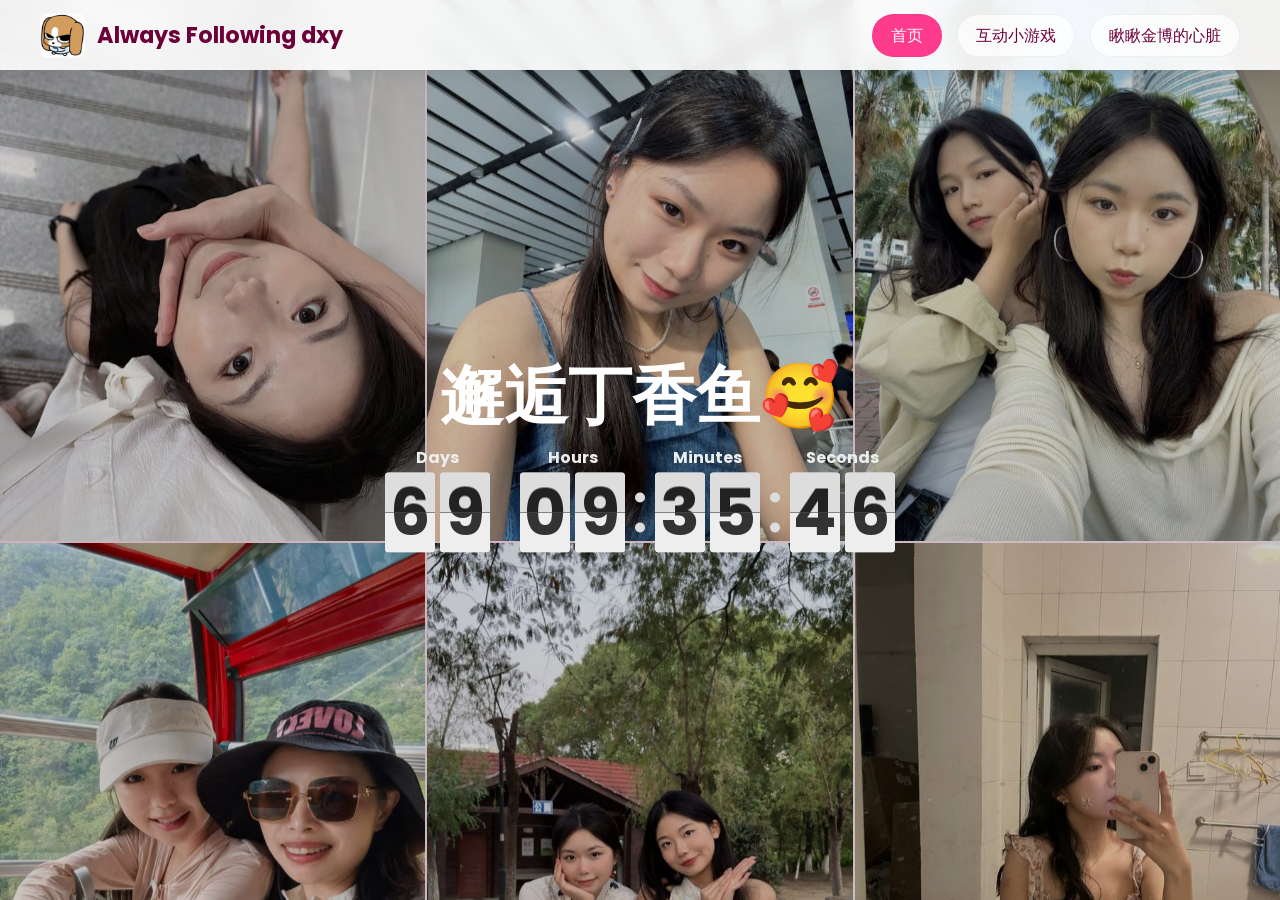
==== commit 236ebed9: "Fix palace intro duration at 1.5 seconds" ====
--- a/index.html
+++ b/index.html
@@ -51,7 +51,8 @@
             color: #5e1230;
             z-index: 9999;
             overflow: hidden;
-            transition: opacity 0.9s ease-out, visibility 0.9s ease-out, transform 0.9s ease-out;
+            /* 最后 0.3 秒淡出，包含在固定的 1.5 秒开场中。 */
+            transition: opacity 0.3s ease-out, visibility 0.3s ease-out, transform 0.3s ease-out;
         }
 
         #loading-screen::before,
@@ -592,7 +593,7 @@
             <canvas id="palaceCanvas" aria-hidden="true"></canvas>
             <div class="loading-text">
                 <div class="main-text">金博的记忆宫殿搭建中...</div>
-                <div id="progress-text" class="progress-text" role="status">收藏回忆中... 0%</div>
+                <div id="progress-text" class="progress-text" role="status">搭建宫殿中... 0%</div>
             </div>
         </div>
     </div>
@@ -624,7 +625,7 @@
             const scrollSpeed = isMobileViewport ? 18 : 42; // px/s
             let scrollPosition = 0; // 记录当前滚动位置
             let lastScrollTime = null;
-            let isLoaded = false; // **是否加载完成**
+            let isLoaded = false; // 是否已进入首页
 
             const canvas = document.getElementById("palaceCanvas");
             const ctx = canvas.getContext("2d");
@@ -640,9 +641,9 @@
             let isIntroAnimating = !shouldSkipIntro;
             let photosSettled = 0;
             let photosLoaded = 0;
-            let photosReady = false;
             let loadingStartTime = performance.now();
-            const loadingDuration = 3200;
+            const loadingDuration = 1500; // 固定开场时长，不等待照片网络请求
+            const introFadeDuration = 300; // 淡出也计入开场时长
 
             const blockColors = [
                 { front: "#dba1ad", top: "#efbec8", side: "#bd7e8c" },
@@ -745,26 +746,22 @@
 
             function renderIntro() {
                 if (!isIntroAnimating) return;
-                const timeProgress = Math.min(1, (performance.now() - loadingStartTime) / loadingDuration);
-                const assetProgress = photosSettled / photoUrls.length;
-                const targetProgress = Math.min(timeProgress, assetProgress);
-                progressValue += (targetProgress - progressValue) * 0.12;
+                progressValue = Math.min(1, (performance.now() - loadingStartTime) / (loadingDuration - introFadeDuration));
                 updateLoadingText(Math.floor(progressValue * 100));
                 drawPalace();
-                if (!photosReady || timeProgress < 1 || progressValue < 0.995) {
+                if (progressValue < 1) {
                     requestAnimationFrame(renderIntro);
                     return;
                 }
+                finishIntro();
+            }
+
+            function finishIntro() {
+                if (!isIntroAnimating) return;
                 progressValue = 1;
                 updateLoadingText(100);
                 drawPalace();
-                if (photosLoaded === 0) {
-                    isIntroAnimating = false;
-                    document.getElementById("progress-text").textContent = "照片暂未加载成功，请刷新重试";
-                    return;
-                }
-                isIntroAnimating = false;
-                setTimeout(revealGallery, reducedMotion ? 0 : 450);
+                revealGallery();
             }
 
             // 照片高宽比（images/photo1.jpg ~ photoN.jpg），用于加载前就排好版，避免图片加载后跳动
@@ -835,9 +832,8 @@
                     lastGalleryWidth = 0;
                     relayoutGallery();
                 }
-                // 实际画廊节点也提前完成解码，避免遮罩消失时集中解码。
+                // 在后台提前完成画廊节点解码，不阻塞固定时长的开场。
                 await Promise.all(galleryItems.map((item) => item.el.decode().catch(() => {})));
-                photosReady = true;
             }
 
             // 手机端两列，电脑端三列；新照片从当前滚动位置开始排
@@ -927,7 +923,7 @@
                 displayedProgress = percent;
                 const progressText = document.getElementById("progress-text");
                 if (progressText) {
-                    progressText.textContent = percent >= 100 ? "宫殿搭好啦 100%" : `收藏回忆中... ${percent}%`;
+                    progressText.textContent = percent >= 100 ? "宫殿搭好啦 100%" : `搭建宫殿中... ${percent}%`;
                 }
             }
 
@@ -936,12 +932,16 @@
                 relayoutGallery();
                 loadingStartTime = performance.now();
                 preloadPhotos();
-                if (shouldSkipIntro) revealGallery();
+                if (shouldSkipIntro) {
+                    revealGallery();
+                } else {
+                    setTimeout(finishIntro, loadingDuration - introFadeDuration);
+                }
             }
 
             // **2. 自动滚动：只移动轨道，顺带补图和回收**
             function autoScroll() {
-                if (!isLoaded) return; // **未加载完成前不滚动**
+                if (!isLoaded) return; // 开场结束前不滚动
 
                 const now = performance.now();
                 if (lastScrollTime === null) {
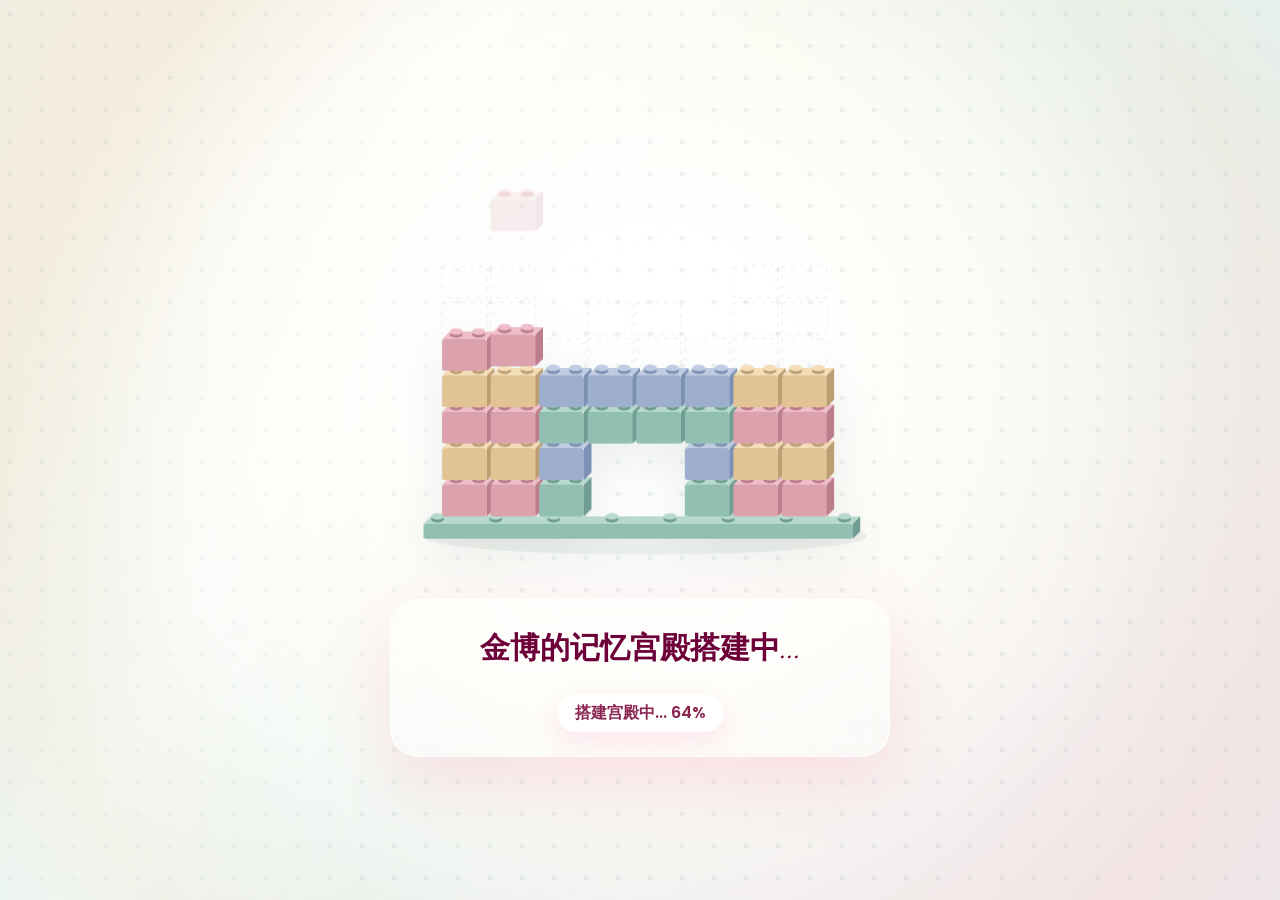
==== commit 86f8905f: "Set palace intro duration to three seconds" ====
--- a/index.html
+++ b/index.html
@@ -51,7 +51,7 @@
             color: #5e1230;
             z-index: 9999;
             overflow: hidden;
-            /* 最后 0.3 秒淡出，包含在固定的 1.5 秒开场中。 */
+            /* 最后 0.3 秒淡出，包含在固定的 3 秒开场中。 */
             transition: opacity 0.3s ease-out, visibility 0.3s ease-out, transform 0.3s ease-out;
         }
 
@@ -642,7 +642,7 @@
             let photosSettled = 0;
             let photosLoaded = 0;
             let loadingStartTime = performance.now();
-            const loadingDuration = 1500; // 固定开场时长，不等待照片网络请求
+            const loadingDuration = 3000; // 固定开场时长，不等待照片网络请求
             const introFadeDuration = 300; // 淡出也计入开场时长
 
             const blockColors = [
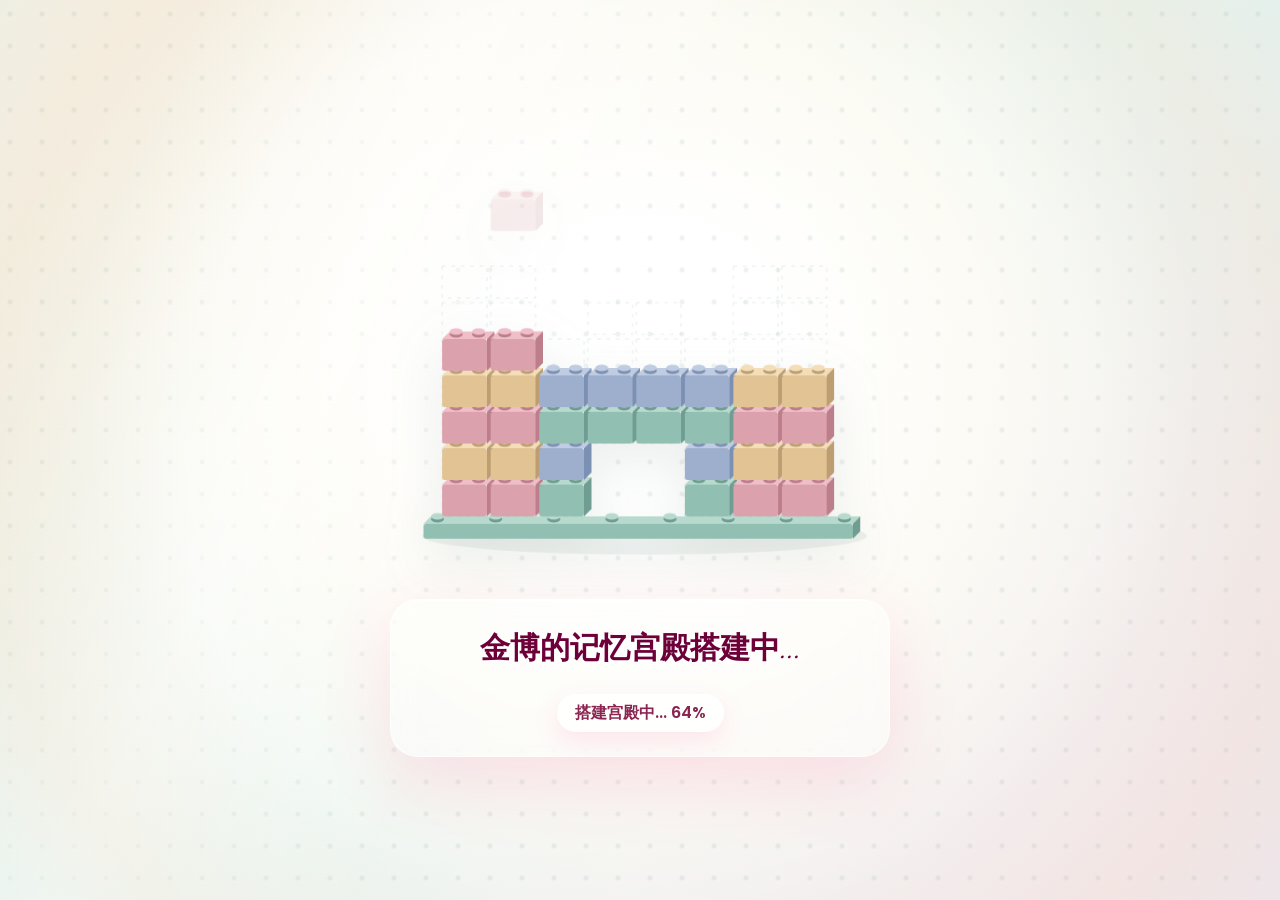
==== commit 0d1a2317: "Add message page that emails notes via Web3Forms" ====
--- a/index.html
+++ b/index.html
@@ -476,7 +476,7 @@
         /* 响应式设计 */
         @media (max-width: 768px) {
             :root {
-                --nav-height: 104px;
+                --nav-height: 142px;
             }
 
             .navbar {
@@ -499,13 +499,15 @@
             }
             
             .nav-links {
-                display: grid;
-                grid-template-columns: repeat(3, minmax(0, 1fr));
+                display: flex;
+                flex-wrap: wrap;
+                justify-content: center;
                 gap: 8px;
                 width: min(100%, 430px);
             }
             
             .nav-link {
+                flex: 0 1 calc((100% - 16px) / 3);
                 display: flex;
                 align-items: center;
                 justify-content: center;
@@ -539,7 +541,7 @@
         
         @media (max-width: 480px) {
             :root {
-                --nav-height: 104px;
+                --nav-height: 142px;
             }
 
             .navbar {
@@ -585,6 +587,8 @@
             <a href="index.html" class="nav-link active">首页</a>
             <a href="game.html" class="nav-link">互动小游戏</a>
             <a href="heart.html" class="nav-link">瞅瞅金博的心脏</a>
+            <a href="message.html" class="nav-link">给金博递纸条</a>
+            <a href="fortune.html" class="nav-link">今日运势</a>
         </div>
     </nav>
 
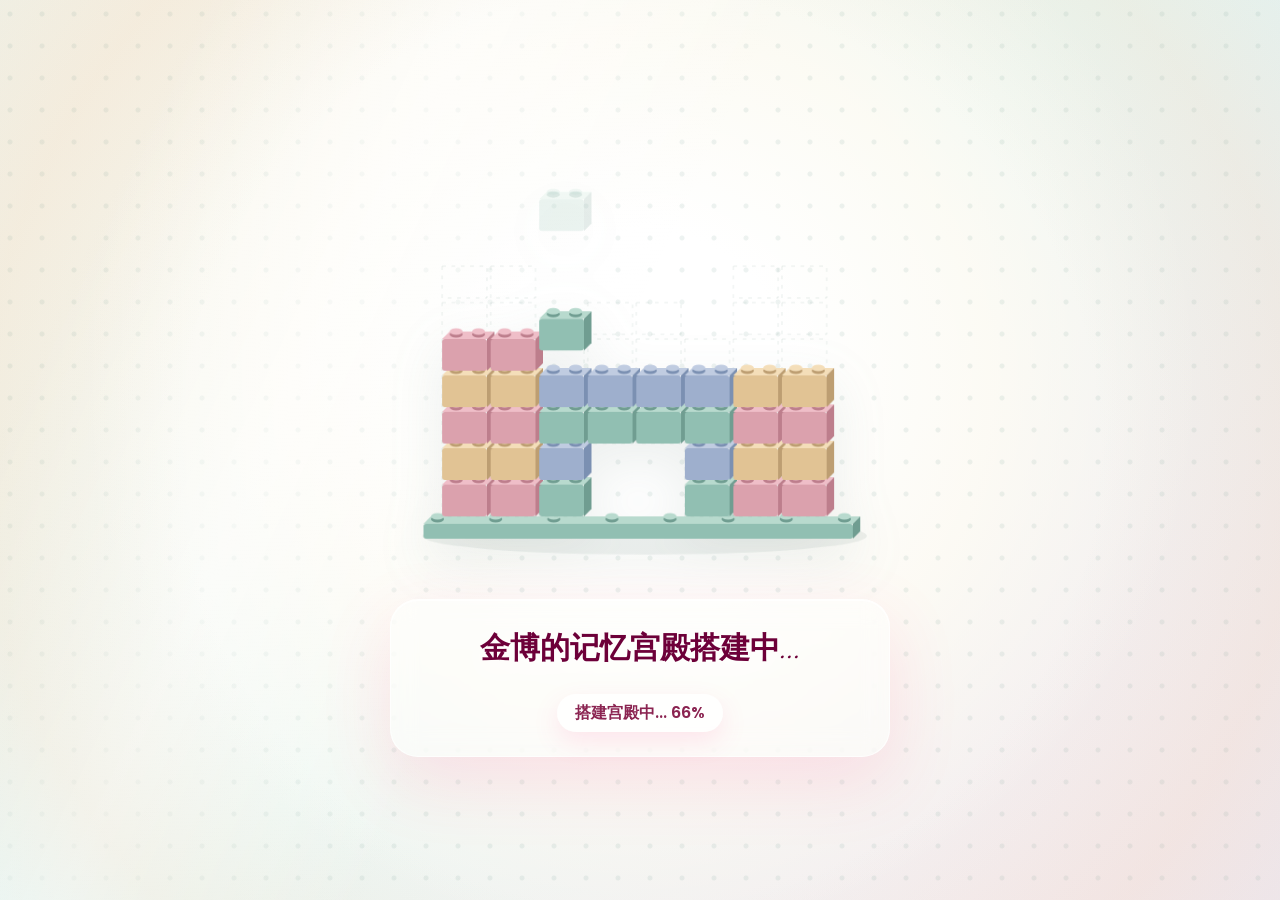
==== commit 454c7e94: "Keep mobile nav at 3+2 on narrow phones" ====
--- a/index.html
+++ b/index.html
@@ -507,14 +507,14 @@
             }
             
             .nav-link {
-                flex: 0 1 calc((100% - 16px) / 3);
+                flex: 0 0 calc((100% - 16px) / 3); /* 固定 1/3 宽，始终 3 + 2 两行 */
                 display: flex;
                 align-items: center;
                 justify-content: center;
                 min-height: 34px;
-                padding: 7px 8px;
+                padding: 7px 4px;
                 border-radius: 12px;
-                font-size: 0.82rem;
+                font-size: min(0.82rem, 3.4vw);
                 line-height: 1.15;
                 text-align: center;
                 white-space: nowrap;
@@ -556,8 +556,8 @@
 
             .nav-link {
                 min-height: 34px;
-                padding: 7px 8px;
-                font-size: 0.82rem;
+                padding: 7px 4px;
+                font-size: min(0.82rem, 3.4vw);
             }
             
             h1 {
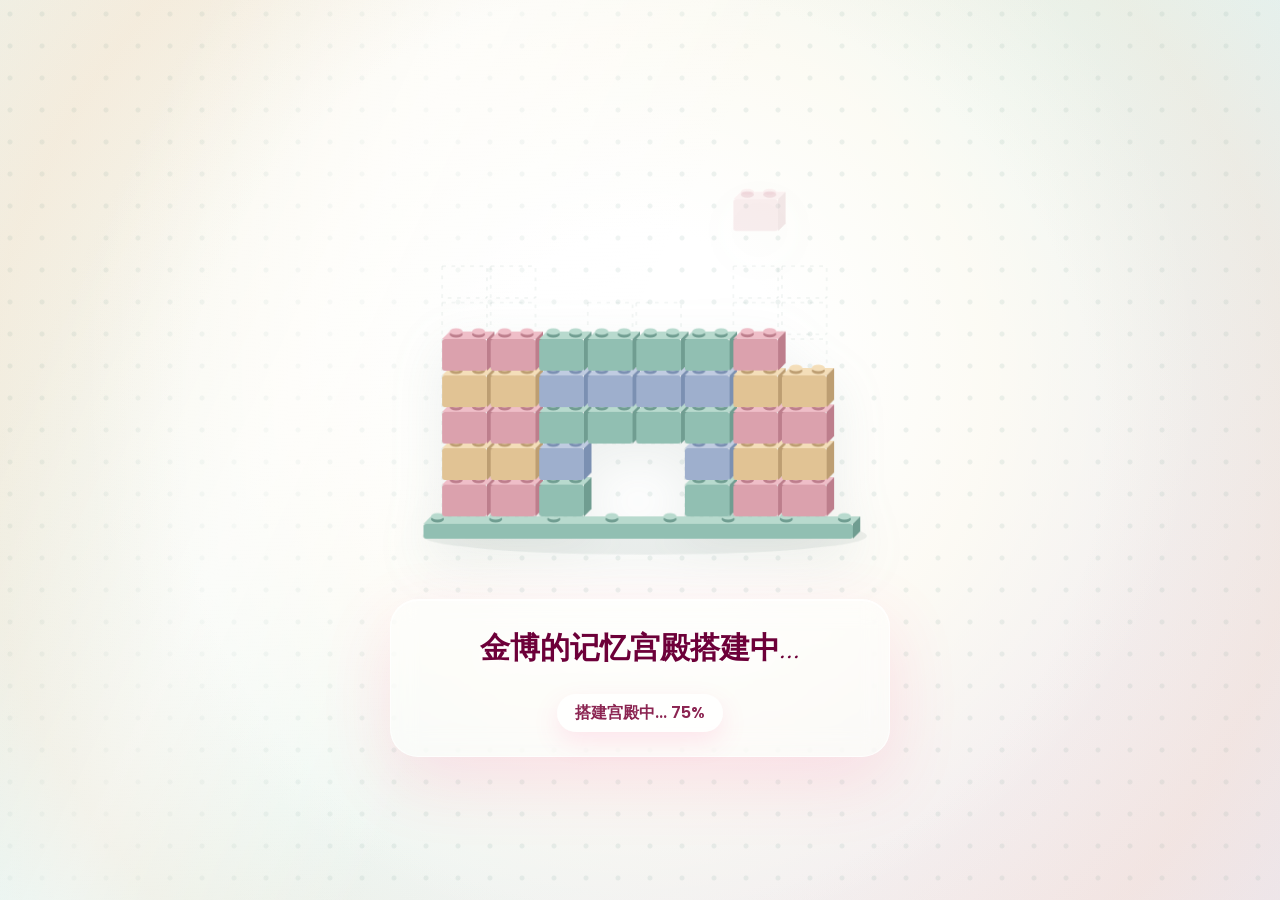
==== commit aeafc20b: "Replace daily fortune with hidden prize wheel lottery" ====
--- a/index.html
+++ b/index.html
@@ -588,7 +588,7 @@
             <a href="game.html" class="nav-link">互动小游戏</a>
             <a href="heart.html" class="nav-link">瞅瞅金博的心脏</a>
             <a href="message.html" class="nav-link">给金博递纸条</a>
-            <a href="fortune.html" class="nav-link">今日运势</a>
+            <a href="fortune.html" class="nav-link">每日抽奖</a>
         </div>
     </nav>
 
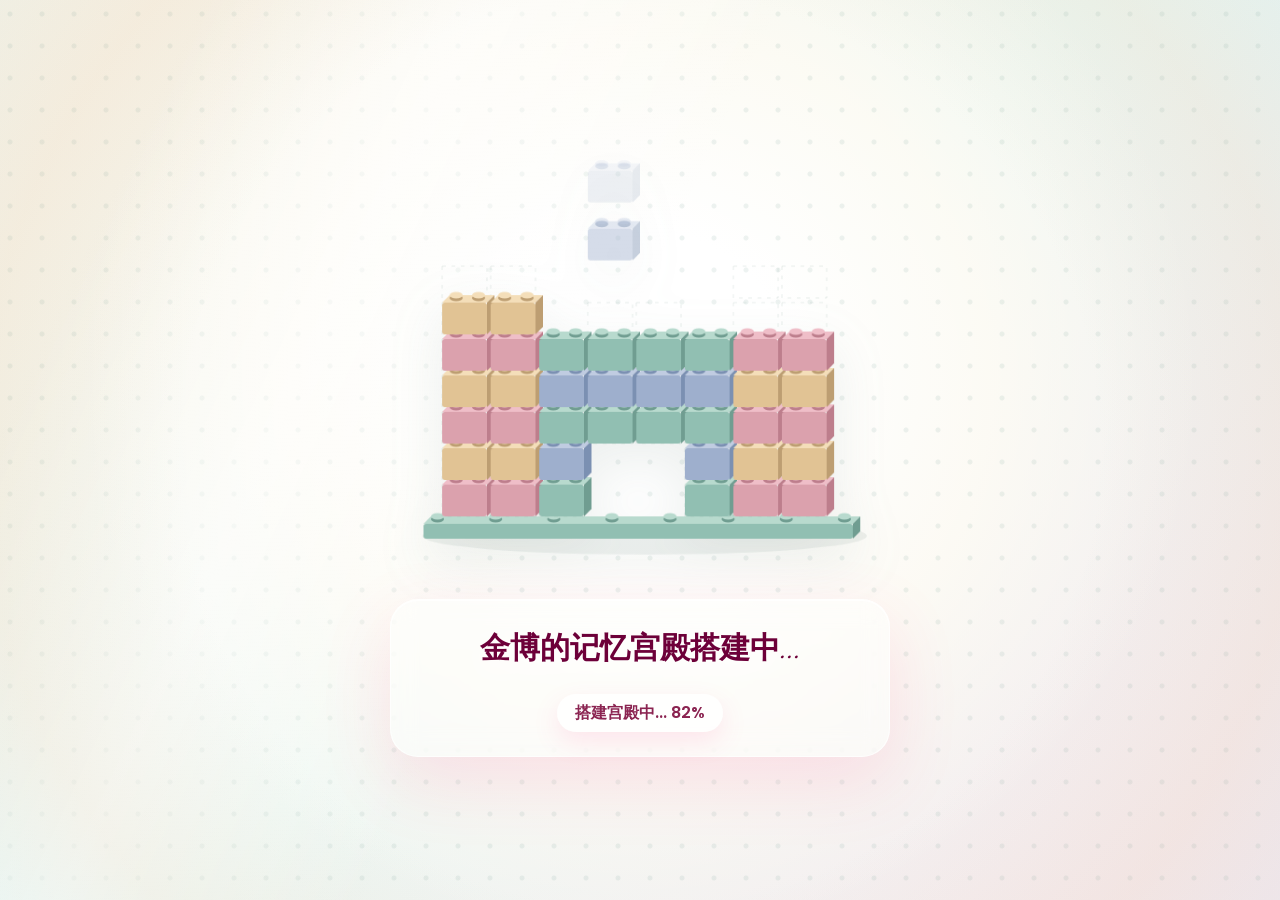
==== commit d4b3c085: "Daily fortune grants a lottery ticket; add class and luck prizes, song at 5%" ====
--- a/index.html
+++ b/index.html
@@ -588,7 +588,7 @@
             <a href="game.html" class="nav-link">互动小游戏</a>
             <a href="heart.html" class="nav-link">瞅瞅金博的心脏</a>
             <a href="message.html" class="nav-link">给金博递纸条</a>
-            <a href="fortune.html" class="nav-link">每日抽奖</a>
+            <a href="fortune.html" class="nav-link">今日运势</a>
         </div>
     </nav>
 
